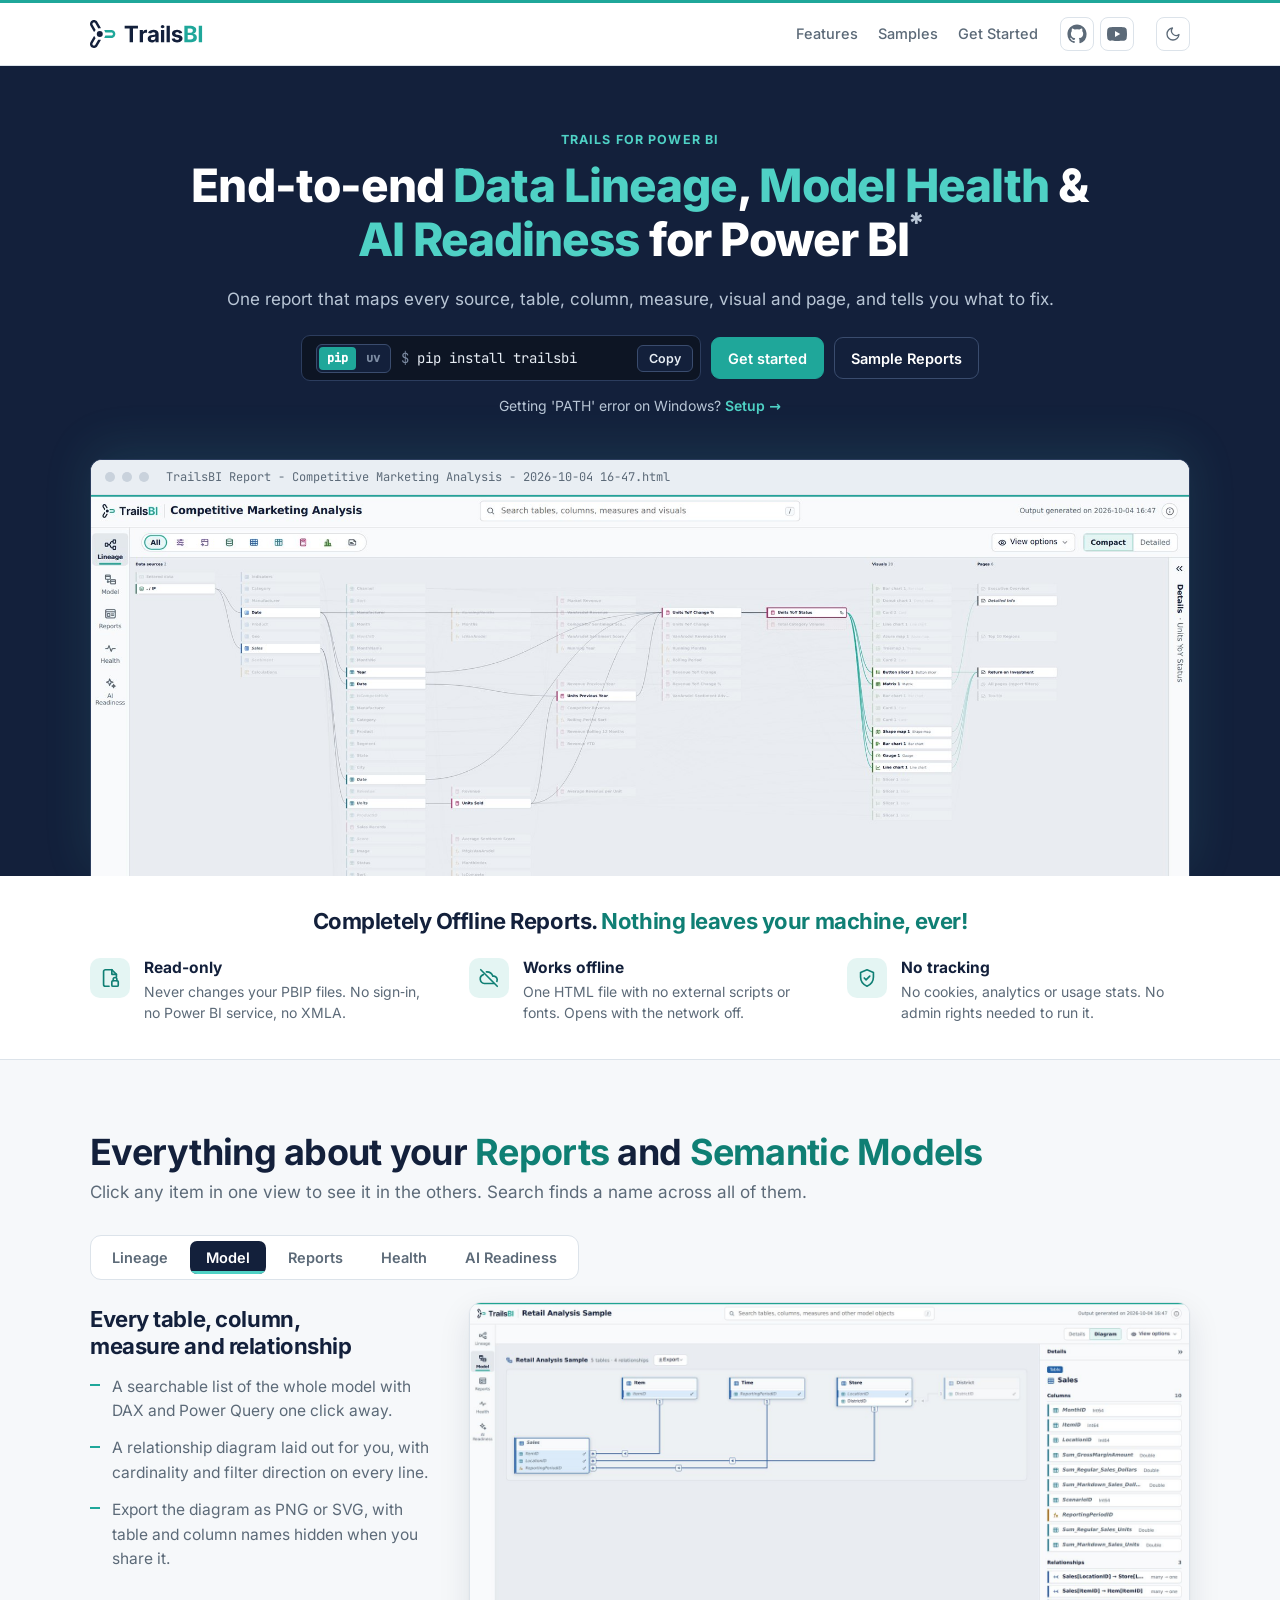
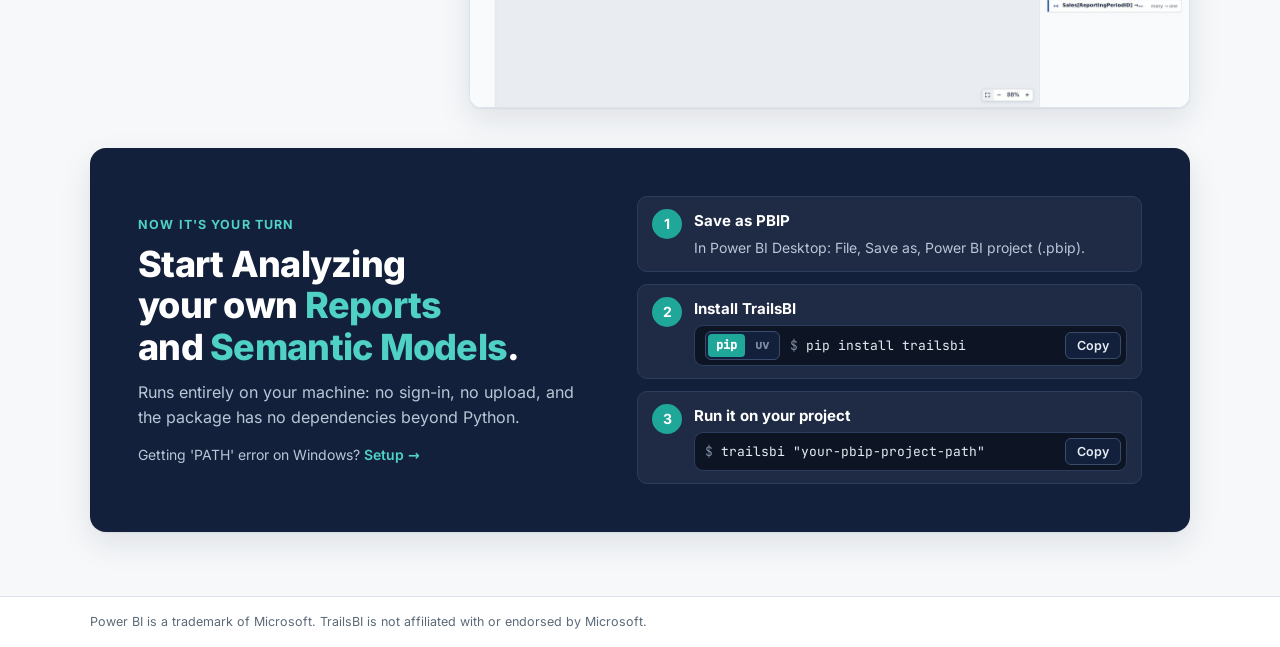
==== index.html @ 229b2620 "trailsbi.com: home and sample reports" ====
<!doctype html>
<html lang="en">
<head>
<meta charset="utf-8">
<meta name="viewport" content="width=device-width, initial-scale=1">
<title>TrailsBI: data lineage, model health and AI readiness for Power BI</title>
<meta name="description" content="End-to-end data lineage, model health and AI readiness for Power BI. One offline HTML report that maps every source, table, column, measure, visual and page, and tells you what to fix.">
<link rel="canonical" href="https://trailsbi.com/">
<meta property="og:type" content="website">
<meta property="og:site_name" content="TrailsBI">
<meta property="og:title" content="TrailsBI: data lineage, model health and AI readiness for Power BI">
<meta property="og:description" content="End-to-end data lineage, model health and AI readiness for Power BI. One offline HTML report that maps every source, table, column, measure, visual and page, and tells you what to fix.">
<meta property="og:url" content="https://trailsbi.com/">
<meta property="og:image" content="https://trailsbi.com/og.jpg">
<meta name="twitter:card" content="summary_large_image">
<meta name="theme-color" content="#13203B">
<link rel="icon" href="favicon.svg" type="image/svg+xml">
<link rel="apple-touch-icon" href="apple-touch-icon.png">
<link rel="preload" href="assets/fonts/inter-latin-wght-normal.woff2" as="font" type="font/woff2" crossorigin>
<link rel="stylesheet" href="assets/fonts.css">
<script>try{if(localStorage.getItem("trailsbi-theme")==="dark")document.documentElement.classList.add("dark")}catch(e){}</script>
<style>
:root{
  --bg:#F6F8FA; --surface:#FFFFFF; --ink:#13203B; --muted:#5C6A78; --line:#DCE3EA;
  --teal:#1FA79A; --teal-ink:#0F7F74; --teal-soft:#E4F5F3; --mint:#4FD1C5;
  --navy:#13203B; --navy-2:#1B2B4B; --navy-line:#2C3D5E; --on-navy:#E6ECF3; --on-navy-muted:#B9C6D6;
  --err:#C62828; --err-soft:#FCEAEA; --warn:#A86A12; --warn-soft:#FBF1E1;
  --logo-ink:#13203B; --logo-acc:#1FA79A;
  --shadow:0 1px 2px rgba(19,32,59,.06),0 12px 32px rgba(19,32,59,.10);
  --sans:"Inter","Segoe UI",system-ui,-apple-system,sans-serif; --mono:"JetBrains Mono","Cascadia Code",Consolas,monospace;
  color-scheme:light;
}
html.dark{
  --bg:#0D1524; --surface:#152036; --ink:#E6ECF3; --muted:#9AA8B8; --line:#26344F;
  --teal:#4FD1C5; --teal-ink:#6FE0D5; --teal-soft:#14343A;
  --navy:#0A1120; --navy-2:#152036; --navy-line:#26344F;
  --err:#FF8A80; --err-soft:#3A1E24; --warn:#F2B866; --warn-soft:#3A2E1C;
  --logo-ink:#FFFFFF; --logo-acc:#4FD1C5; --shadow:0 1px 2px rgba(0,0,0,.3),0 12px 32px rgba(0,0,0,.35); color-scheme:dark}
*{box-sizing:border-box}
body{margin:0;background:var(--bg);color:var(--ink);font:16px/1.6 var(--sans);-webkit-font-smoothing:antialiased}
.wrap{max-width:1180px;margin:0 auto;padding-inline:clamp(16px,4vw,40px)}
h1,h2,h3{text-wrap:balance;letter-spacing:-.02em}
a{color:var(--teal-ink)}
.eyebrow{margin:0 0 10px;font-size:12.5px;font-weight:700;letter-spacing:.09em;text-transform:uppercase;color:var(--teal-ink)}
.btn{display:inline-flex;align-items:center;gap:8px;padding:10px 18px;border-radius:9px;border:1px solid var(--line);background:var(--surface);color:var(--ink);text-decoration:none;font-weight:600;font-size:15px}
.btn:hover{border-color:var(--teal)}
.btn.primary{background:var(--teal);border-color:var(--teal);color:#fff}
html.dark .btn.primary{color:#0D1524}
:focus-visible{outline:2px solid var(--teal);outline-offset:2px}
.cmd{display:flex;align-items:center;gap:10px;min-width:0;background:#0D1524;border:1px solid var(--navy-line);border-radius:9px;padding:7px 7px 7px 14px}
.cmd code{font:14px var(--mono);color:#E6ECF3;background:none;padding:0;border-radius:0;flex:1;min-width:0;overflow-x:auto;white-space:nowrap}
.cmd code::before{content:"$ ";color:#7D8CA3}
.copy{border:1px solid #3A4C6E;background:#13203B;color:#E6ECF3;border-radius:6px;padding:5px 11px;font:600 12.5px var(--sans);cursor:pointer}
.copy:hover{border-color:var(--mint)}

/* header */
header.top{background:var(--surface);border-top:3px solid var(--teal);border-bottom:1px solid var(--line)}
header.top .wrap{display:flex;align-items:center;gap:22px;padding-block:14px}
header.top .logo svg{height:28px;width:auto;display:block}
header.top nav{display:flex;gap:20px;margin-left:auto;font-size:14.5px;font-weight:500}
header.top nav a{color:var(--muted);text-decoration:none}
header.top nav a:hover{color:var(--ink)}
.theme{display:flex;align-items:center;justify-content:center;width:34px;height:34px;border:1px solid var(--line);border-radius:8px;background:var(--surface);color:var(--muted);cursor:pointer;padding:0}
.theme:hover{color:var(--ink);border-color:var(--teal)}
header.top .theme svg{width:16px;height:16px}
.theme .sun{display:none} html.dark .theme .sun{display:block} html.dark .theme .moon{display:none}

/* hero */
.hero{background:var(--navy);color:var(--on-navy);padding-block:64px 0;overflow:hidden}
.hero .wrap{display:grid;gap:40px}
.hero-text{display:grid;gap:22px;text-align:center;justify-items:center}
.hero .eyebrow{color:var(--mint)}
.hero h1{margin:0;font-size:clamp(30px,4vw,46px);line-height:1.1;font-weight:800;color:#fff}
.tip{position:relative;top:-.05em;display:inline-flex;align-items:flex-start;justify-content:center;width:.42em;height:.6em;margin-left:1px;vertical-align:text-top;border:0;background:transparent;color:var(--on-navy-muted);font:800 .62em/1 var(--sans);padding:0;cursor:help;letter-spacing:0}
.tip:hover,.tip:focus-visible{color:var(--mint);outline:none}
.tip::after{content:attr(data-tip);position:absolute;left:50%;bottom:calc(100% + 8px);transform:translateX(-50%);width:max-content;max-width:min(280px,80vw);padding:8px 10px;border-radius:6px;background:#fff;color:#13203B;font:500 12.5px/1.4 var(--sans);letter-spacing:0;white-space:normal;text-align:left;opacity:0;pointer-events:none;transition:opacity .12s;z-index:5;box-shadow:0 6px 20px rgba(0,0,0,.25)}
.tip:hover::after,.tip:focus::after{opacity:1}
.hero h1{text-wrap:pretty}
.hero h1 em{font-style:normal;color:var(--mint)}
.hero-side p{margin:0 auto 22px;color:var(--on-navy-muted);font-size:17px;max-width:none;text-wrap:balance}
.hero-side .act{display:flex;flex-wrap:wrap;justify-content:center;align-items:center;gap:10px}
.hero-side .act .cmd{width:min(340px,100%)}
.hero-side .btns{display:flex;flex-wrap:wrap;justify-content:center;gap:10px}
.hero-side .act .cmd{height:46px}
.hero-side .btns .btn{height:42px;font-size:14.5px;padding-inline:16px}
.hero-side .act .btn{padding-block:0}
.hero-side .act .cmd{text-align:left}
.hero .btn{background:transparent;color:#fff;border-color:#3A4C6E}
.hero .btn:hover{border-color:var(--mint)}
.hero .btn.primary{background:var(--teal);border-color:var(--teal)}
html.dark .hero .btn.primary{background:var(--mint);border-color:var(--mint);color:#0D1524}
.hero-shot{margin:0;position:relative;top:1px;border-radius:12px 12px 0 0;overflow:hidden;border:1px solid var(--navy-line);border-bottom:0;box-shadow:0 -10px 50px rgba(79,209,197,.12);background:#fff}
.chrome{display:flex;align-items:center;gap:7px;padding:9px 14px;background:#E9EEF3;border-bottom:1px solid #DCE3EA}
.chrome i{width:10px;height:10px;border-radius:50%;background:#C9D2DC}
.chrome span{margin-left:10px;font:12px var(--mono);color:#5C6A78;min-width:0;overflow:hidden;text-overflow:ellipsis;white-space:nowrap}
.hero-shot img{display:block;width:100%;height:auto}

/* privacy band */
.promise{background:var(--surface);border-bottom:1px solid var(--line)}
.promise .wrap{display:grid;grid-template-columns:repeat(3,minmax(0,1fr));gap:22px 36px;padding-block:32px 36px;align-items:start}
.promise h2{grid-column:1/-1;text-align:center}
.promise h2{margin:0;font-size:22px;line-height:1.25}
.promise h2 b{color:var(--teal-ink)}
.fact{display:grid;grid-template-columns:40px minmax(0,1fr);gap:14px;align-items:start}
.fact .fi{display:flex;align-items:center;justify-content:center;width:40px;height:40px;border-radius:10px;background:var(--teal-soft);color:var(--teal-ink)}
.fact .fi svg{width:22px;height:22px}
.fact div{display:grid;gap:3px;min-width:0}
.fact strong{color:var(--ink);font-size:15.5px;line-height:1.3}
.fact span:not(.fi){color:var(--muted);font-size:14px;line-height:1.5}

/* sections */
section.block{padding-block:72px 0}
.sec-head{display:grid;gap:6px;margin-bottom:28px;max-width:760px}
.sec-head h2{margin:0;font-size:clamp(26px,3.4vw,36px);line-height:1.15}
.sec-head p{margin:0;color:var(--muted);font-size:17px}

/* view tour */
.vtabs{display:flex;flex-wrap:wrap;gap:6px;padding:5px;background:var(--surface);border:1px solid var(--line);border-radius:11px;width:max-content;max-width:100%;margin-bottom:22px}
.sec-head h2 em{font-style:normal;color:var(--teal-ink)}
#tour .sec-head{max-width:none}
@media (min-width:1180px){#tour .sec-head h2{white-space:nowrap}}
.vt{position:relative;border:0;background:none;color:var(--muted);font:600 14.5px var(--sans);padding:8px 16px;border-radius:7px;cursor:pointer;overflow:hidden}
.vbar{display:none;position:absolute;left:0;right:0;bottom:0;height:3px;overflow:hidden}
.vbar i{display:block;height:100%;width:100%;background:var(--mint);transform:scaleX(0);transform-origin:left center}
.vt[aria-selected="true"] .vbar{display:block;background:rgba(255,255,255,.15)}
.vt.run .vbar i{animation:vfill var(--vdur,3s) linear forwards}
html.dark .vbar i{background:#fff}
html.dark .vt[aria-selected="true"] .vbar{background:rgba(13,21,36,.25)}
.vtabs.paused .vt.run .vbar i{animation-play-state:paused}
@keyframes vfill{to{transform:scaleX(1)}}
@media (prefers-reduced-motion:reduce){.vbar{display:none;position:absolute;left:0;right:0;bottom:0;height:3px;overflow:hidden}}
.vt:hover{color:var(--ink)}
.vt[aria-selected="true"]{background:var(--navy);color:#fff}
html.dark .vt[aria-selected="true"]{background:var(--teal);color:#0D1524}
.vp[hidden]{display:none}
.vp{display:grid;grid-template-columns:minmax(0,1fr) minmax(0,2.1fr);gap:36px;align-items:start}
.vp h3{margin:4px 0 14px;font-size:22px;line-height:1.25}
.vp ul{margin:0;padding:0;list-style:none;display:grid;gap:12px}
.vp li{position:relative;padding-left:22px;color:var(--muted);font-size:15.5px}
.vp li::before{content:"";position:absolute;left:0;top:.62em;width:10px;height:2px;background:var(--teal)}
.frame{margin:0;border:1px solid var(--line);border-radius:12px;overflow:hidden;background:var(--surface);box-shadow:var(--shadow)}
.frame img{display:block;width:100%;height:auto;aspect-ratio:16/9;object-fit:cover;background:var(--bg)}

/* sample cards (same as the Samples page) */

code{font:.88em var(--mono);background:var(--teal-soft);padding:1px 5px;border-radius:4px;overflow-wrap:anywhere}

#samples .sec-head{max-width:none}

#samples .sec-head p b{color:var(--ink);font-weight:600}

/* works with */

/* get started */
.cta{padding-block:40px 64px;font-size:15px;line-height:1.55}
.cta-box{display:grid;grid-template-columns:minmax(0,1fr) minmax(0,1.1fr);gap:40px;align-items:center;background:#13203B;color:#E6ECF3;border-radius:16px;padding:clamp(24px,4vw,48px);box-shadow:0 1px 2px rgba(19,32,59,.06),0 12px 32px rgba(19,32,59,.10)}
html.dark .cta-box{background:var(--surface);border:1px solid var(--teal);box-shadow:none}
.cta-eyebrow{margin:0 0 10px;font-size:12.5px;font-weight:700;letter-spacing:.09em;text-transform:uppercase;color:#4FD1C5}
.cta h2{margin:0 0 12px;font-size:clamp(26px,3.4vw,36px);line-height:1.15;letter-spacing:-.02em;font-weight:800;color:#fff;text-wrap:balance}
.cta h2 em{font-style:normal;color:#4FD1C5}
.cta-text p:not(.cta-eyebrow){margin:0;color:#B9C6D6;font-size:16px}
.cta-steps{list-style:none;margin:0;padding:0;display:grid;gap:12px;counter-reset:st}
.cta-steps li{counter-increment:st;display:grid;grid-template-columns:30px minmax(0,1fr);column-gap:12px;row-gap:5px;background:rgba(255,255,255,.05);border:1px solid #2C3D5E;border-radius:10px;padding:12px 14px}
html.dark .cta-steps li{background:var(--bg);border-color:var(--line)}
.cta-steps li::before{content:counter(st);grid-row:span 2;display:flex;align-items:center;justify-content:center;width:30px;height:30px;border-radius:50%;background:#1FA79A;color:#fff;font-weight:700;font-size:14px}
.cta-steps b{color:#fff;font-size:15px}
.cta-steps span{color:#B9C6D6;font-size:14px;min-width:0}
.cta-cmd{display:flex;align-items:center;gap:10px;min-width:0;background:#0D1524;border:1px solid #2C3D5E;border-radius:9px;padding:5px 5px 5px 10px}
.cta-cmd code{flex:1;min-width:0;overflow-x:auto;white-space:nowrap;font:13px var(--mono);color:#E6ECF3;background:none;padding:0;border-radius:0}
.cta-cmd code::before{content:"$ ";color:#7D8CA3}
.cta-cmd .copy{border:1px solid #3A4C6E;background:#13203B;color:#E6ECF3;border-radius:6px;padding:5px 11px;font:600 12.5px var(--sans);cursor:pointer}
.cta-cmd .copy:hover{border-color:#4FD1C5}
@media (max-width:980px){.cta-box{grid-template-columns:1fr}}

footer{border-top:1px solid var(--line);background:var(--surface);color:var(--muted);font-size:12.5px;line-height:1.45}
footer .wrap{display:flex;flex-wrap:wrap;justify-content:space-between;gap:10px 24px;padding-block:16px}
footer a{color:var(--muted)}
footer a:hover{color:var(--teal-ink)}
header.top .links{display:flex;align-items:center;gap:6px}
header.top .soc{display:inline-flex;align-items:center;justify-content:center;width:34px;height:34px;border-radius:8px;color:var(--muted);background:transparent;border:1px solid var(--line);transition:background .15s,border-color .15s,color .15s}
header.top .soc:hover{background:var(--teal);border-color:var(--teal);color:#fff}
html.dark header.top .soc:hover{color:#0D1524}
header.top .soc svg{width:20px;height:20px}
footer .wrap{align-items:center}

@media (max-width:980px){
  .vp{grid-template-columns:1fr}
  .promise .wrap{grid-template-columns:1fr}
  
}
@media (max-width:640px){
  header.top .hide-s{display:none}
  .promise .wrap{grid-template-columns:1fr}
  .hero{padding-top:40px}
}
@media (prefers-reduced-motion:reduce){*{transition:none!important;scroll-behavior:auto!important}}
.hero-nopy{margin:14px 0 0!important;font-size:14px!important;color:var(--on-navy-muted)}
.hero-nopy a,.cta-nopy a{color:#4FD1C5;font-weight:600;text-decoration:none;white-space:nowrap}
.hero-nopy a::after,.cta-nopy a::after{content:" \2192"}
.hero-nopy a:hover,.cta-nopy a:hover{text-decoration:underline}
.cta-text p.cta-nopy{margin-top:14px;font-size:14px}
.hero-nopy code,.cta-nopy code{font:12.5px var(--mono);background:rgba(255,255,255,.08);color:#E6ECF3;padding:1px 5px;border-radius:4px}
.pm{display:inline-flex;flex:none;border:1px solid #3A4C6E;border-radius:6px;padding:2px;gap:2px;background:#13203B}
.pm button{border:0;background:transparent;color:#7D8CA3;font:600 12px var(--mono);padding:3px 8px;border-radius:4px;cursor:pointer;line-height:1.4}
.pm button:hover{color:#E6ECF3}
.pm button[aria-pressed="true"]{background:#1FA79A;color:#fff}
.pm button:focus-visible{outline:2px solid #4FD1C5;outline-offset:1px}
.hero-side .act .cmd{width:min(400px,100%)}
</style>
</head>
<body>
<header class="top"><div class="wrap">
  <a class="logo" href="./" aria-label="TrailsBI home"><svg viewBox="0 0 509.0 125.0" role="img" aria-label="TrailsBI"><g transform="scale(1.2500)"><path fill="var(--logo-ink)" d="M38.4 72.2 38.5 71.6 38.4 71.1 38.0 70.6 37.5 70.4 33.7 70.5 30.4 70.1 29.7 70.2 29.3 70.7 19.0 88.6 18.3 89.6 17.5 90.3 16.8 90.7 15.9 91.2 15.0 91.4 14.0 91.4 13.1 91.3 12.1 91.0 11.4 90.7 10.5 90.1 9.9 89.5 9.4 88.8 9.0 87.9 8.7 87.0 8.6 86.0 8.7 85.2 8.9 84.1 9.4 83.1 19.7 65.1 19.9 64.7 19.7 63.9 17.7 61.3 15.9 57.9 15.6 57.7 15.1 57.5 14.7 57.5 14.3 57.6 13.9 58.1 1.9 78.8 0.8 81.2 0.4 82.6 0.1 84.1 0.0 86.9 0.2 88.3 0.6 90.1 1.1 91.4 1.8 92.8 3.4 95.1 5.4 97.0 7.8 98.5 10.3 99.5 13.1 100.0 15.9 99.9 18.6 99.3 21.1 98.2 22.3 97.5 23.8 96.3 24.9 95.1 26.0 93.7Z"/><path fill="var(--logo-ink)" d="M13.9 42.0 14.3 42.4 14.9 42.6 15.5 42.4 15.9 42.2 17.7 38.8 19.7 36.2 19.9 35.5 19.7 34.9 9.4 17.0 8.9 15.9 8.7 14.9 8.6 14.0 8.7 13.0 9.0 12.2 9.4 11.2 9.9 10.6 10.7 9.8 11.4 9.3 12.4 8.9 13.2 8.7 14.2 8.6 15.1 8.7 16.1 9.0 16.8 9.3 17.7 9.9 18.3 10.5 19.0 11.4 29.3 29.4 29.6 29.7 30.4 30.0 33.7 29.5 37.5 29.6 37.9 29.5 38.3 29.2 38.5 28.9 38.5 28.4 38.4 27.8 26.4 7.1 24.9 4.9 23.9 3.9 22.7 2.9 20.3 1.4 19.0 0.9 17.3 0.3 15.9 0.1 14.3 0.0 11.5 0.2 8.9 1.0 6.4 2.3 4.2 4.0 2.5 6.2 1.1 8.6 0.3 11.2 0.0 14.0 0.1 15.4 0.3 17.3 0.8 18.8 1.5 20.5Z"/><path fill="var(--logo-acc)" d="M52.3 35.9 51.7 36.0 51.3 36.4 51.1 37.0 51.2 37.5 53.2 40.8 54.4 43.8 54.9 44.3 55.5 44.5 76.2 44.5 77.4 44.6 78.4 44.9 79.1 45.3 80.0 45.9 80.6 46.5 81.2 47.4 81.5 48.2 81.8 49.2 81.8 50.0 81.7 51.1 81.5 51.9 81.2 52.6 80.6 53.5 80.0 54.1 79.1 54.8 78.4 55.1 77.4 55.4 76.2 55.6 55.5 55.6 55.0 55.6 54.4 56.2 53.2 59.2 51.2 62.5 51.1 62.9 51.2 63.4 51.4 63.7 51.7 64.0 52.3 64.2 76.3 64.2 78.9 63.9 81.6 63.1 83.0 62.5 84.2 61.7 85.7 60.6 86.7 59.6 87.6 58.5 88.5 57.2 89.6 54.7 90.3 52.0 90.4 49.2 90.0 46.5 89.0 43.9 87.6 41.5 85.7 39.5 83.5 37.8 82.2 37.2 80.5 36.5 78.9 36.1 77.1 35.9Z"/><circle fill="var(--logo-ink)" cx="34.9" cy="50.0" r="10.7"/></g><path d="M154.7 38.4V26.1H214.1V38.4H191.9V98.8H176.9V38.4ZM222 98.8V44.3H236.2V53.8H236.7Q238.3 48.7 241.8 46.1Q245.3 43.5 249.9 43.5Q251.1 43.5 252.4 43.6Q253.7 43.8 254.7 44V57.1Q253.7 56.8 251.8 56.6Q250 56.4 248.3 56.4Q245 56.4 242.3 57.8Q239.6 59.3 238.1 61.8Q236.6 64.4 236.6 67.8V98.8ZM276 99.9Q270.8 99.9 266.7 98.1Q262.5 96.3 260.2 92.6Q257.8 89 257.8 83.6Q257.8 79 259.5 75.9Q261.2 72.9 264.1 71Q267 69.2 270.7 68.2Q274.3 67.2 278.4 66.8Q283.1 66.3 286 65.9Q288.9 65.5 290.3 64.6Q291.6 63.7 291.6 61.9V61.7Q291.6 59.3 290.7 57.7Q289.7 56.1 287.7 55.3Q285.8 54.4 283.1 54.4Q280.3 54.4 278.2 55.3Q276.1 56.1 274.7 57.5Q273.4 59 272.8 60.7L259.4 58.5Q260.8 53.7 264 50.4Q267.3 47.1 272.2 45.3Q277 43.6 283.1 43.6Q287.5 43.6 291.7 44.6Q295.8 45.7 299.1 47.9Q302.4 50.1 304.3 53.6Q306.3 57.2 306.3 62.1V98.8H292.4V91.3H291.9Q290.6 93.8 288.4 95.7Q286.2 97.7 283.1 98.8Q280 99.9 276 99.9ZM280.1 89.6Q283.6 89.6 286.2 88.3Q288.8 86.9 290.3 84.5Q291.7 82.2 291.7 79.3V73.4Q291.1 73.9 289.8 74.3Q288.5 74.7 286.8 75Q285.2 75.3 283.7 75.5Q282.1 75.8 280.9 75.9Q278.2 76.3 276.2 77.2Q274.1 78 273 79.5Q271.9 80.9 271.9 83.2Q271.9 85.3 272.9 86.7Q274 88.2 275.9 88.9Q277.7 89.6 280.1 89.6ZM316.8 98.8V44.3H331.4V98.8ZM324.1 37.1Q320.8 37.1 318.4 34.9Q316.1 32.7 316.1 29.6Q316.1 26.5 318.4 24.3Q320.8 22.1 324.1 22.1Q327.4 22.1 329.8 24.3Q332.2 26.4 332.2 29.6Q332.2 32.7 329.8 34.9Q327.4 37.1 324.1 37.1ZM356.5 26.1V98.8H341.9V26.1ZM388.7 99.9Q382.1 99.9 377 98Q371.9 96.2 368.7 92.6Q365.5 89 364.5 83.9L378.2 81.6Q379.2 85.4 381.9 87.3Q384.6 89.2 389.1 89.2Q393.3 89.2 395.7 87.6Q398.1 86 398.1 83.6Q398.1 81.4 396.4 80.1Q394.7 78.7 391.1 78L381.7 76Q373.8 74.4 369.9 70.5Q366 66.6 366 60.5Q366 55.2 368.8 51.5Q371.7 47.7 376.8 45.6Q382 43.6 388.9 43.6Q395.3 43.6 400.1 45.4Q404.8 47.1 407.7 50.4Q410.7 53.7 411.7 58.1L398.7 60.4Q397.8 57.6 395.5 55.9Q393.1 54.1 389.1 54.1Q385.5 54.1 383 55.6Q380.6 57.1 380.6 59.6Q380.6 61.7 382.2 63.1Q383.8 64.5 387.6 65.3L397.4 67.3Q405.4 68.9 409.2 72.5Q413.1 76.1 413.1 82Q413.1 87.4 409.9 91.4Q406.8 95.4 401.3 97.7Q395.8 99.9 388.7 99.9Z" fill="var(--logo-ink)"/><path d="M421.3 98.8V26.1H450.2Q458.2 26.1 463.5 28.5Q468.9 30.9 471.5 35.1Q474.2 39.3 474.2 44.8Q474.2 49.1 472.5 52.3Q470.8 55.5 467.8 57.5Q464.9 59.5 461.1 60.4V61.2Q465.2 61.3 468.9 63.5Q472.5 65.6 474.8 69.5Q477 73.4 477 78.8Q477 84.5 474.2 89.1Q471.4 93.6 465.8 96.2Q460.3 98.8 452 98.8ZM436.2 86.6H449.1Q455.7 86.6 458.7 84.1Q461.7 81.5 461.7 77.4Q461.7 74.3 460.2 71.9Q458.7 69.6 456 68.2Q453.3 66.9 449.5 66.9H436.2ZM436.2 56.7H448Q451.2 56.7 453.7 55.5Q456.2 54.4 457.7 52.2Q459.1 50.1 459.1 47.2Q459.1 43.2 456.3 40.7Q453.5 38.3 448.3 38.3H436.2ZM500.4 26.1V98.8H485.5V26.1Z" fill="var(--logo-acc)"/></svg></a>
  <nav aria-label="Main">
    <a href="#tour">Features</a>
    <a href="samples/">Samples</a>
    <a class="hide-s" href="#start">Get Started</a>
  </nav>
  <span class="links hide-s"><a class="soc" href="https://github.com/trailsbi" target="_blank" rel="noopener" aria-label="TrailsBI on GitHub" title="github.com/trailsbi"><svg viewBox="0 0 24 24" aria-hidden="true"><path fill="currentColor" d="M12 .5C5.65.5.5 5.65.5 12a11.5 11.5 0 0 0 7.86 10.92c.58.1.79-.25.79-.56v-2c-3.2.7-3.87-1.37-3.87-1.37-.52-1.33-1.28-1.69-1.28-1.69-1.05-.72.08-.7.08-.7 1.16.08 1.77 1.19 1.77 1.19 1.03 1.77 2.7 1.26 3.36.96.1-.75.4-1.26.73-1.55-2.55-.29-5.24-1.28-5.24-5.69 0-1.26.45-2.29 1.19-3.09-.12-.29-.52-1.46.11-3.05 0 0 .97-.31 3.17 1.18a11 11 0 0 1 5.77 0c2.2-1.49 3.17-1.18 3.17-1.18.63 1.59.23 2.76.11 3.05.74.8 1.19 1.83 1.19 3.09 0 4.42-2.69 5.39-5.26 5.68.41.36.78 1.06.78 2.14v3.17c0 .31.21.67.8.56A11.5 11.5 0 0 0 23.5 12C23.5 5.65 18.35.5 12 .5z"/></svg></a><a class="soc" href="https://youtube.com/@trailsbi" target="_blank" rel="noopener" aria-label="TrailsBI on YouTube" title="youtube.com/@trailsbi"><svg viewBox="0 0 24 24" aria-hidden="true"><path fill="currentColor" d="M23.5 6.2a3 3 0 0 0-2.1-2.1C19.5 3.6 12 3.6 12 3.6s-7.5 0-9.4.5A3 3 0 0 0 .5 6.2 31.4 31.4 0 0 0 0 12a31.4 31.4 0 0 0 .5 5.8 3 3 0 0 0 2.1 2.1c1.9.5 9.4.5 9.4.5s7.5 0 9.4-.5a3 3 0 0 0 2.1-2.1A31.4 31.4 0 0 0 24 12a31.4 31.4 0 0 0-.5-5.8zM9.6 15.6V8.4l6.3 3.6-6.3 3.6z"/></svg></a></span>
  <button class="theme" id="themeBtn" aria-label="Switch to dark mode" title="Switch to dark mode"><svg class="moon" width="16" height="16" viewBox="0 0 24 24" fill="none" stroke="currentColor" stroke-width="2" stroke-linecap="round" stroke-linejoin="round" aria-hidden="true"><path d="M21 12.8A9 9 0 1 1 11.2 3a7 7 0 0 0 9.8 9.8z"/></svg><svg class="sun" width="16" height="16" viewBox="0 0 24 24" fill="none" stroke="currentColor" stroke-width="2" stroke-linecap="round" aria-hidden="true"><circle cx="12" cy="12" r="4"/><path d="M12 2v2M12 20v2M4.9 4.9l1.4 1.4M17.7 17.7l1.4 1.4M2 12h2M20 12h2M4.9 19.1l1.4-1.4M17.7 6.3l1.4-1.4"/></svg></button>
</div></header>

<main>
<section class="hero" aria-labelledby="hero-h">
  <div class="wrap">
    <div class="hero-text">
      <div>
        <p class="eyebrow">Trails for Power BI</p>
        <h1 id="hero-h">End-to-end <em>Data&nbsp;Lineage</em>, <em>Model&nbsp;Health</em> &amp; <em>AI&nbsp;Readiness</em> for Power&nbsp;BI<button class="tip" type="button" data-tip="Power BI is a trademark of Microsoft. TrailsBI is not affiliated with or endorsed by Microsoft." aria-label="Power BI is a trademark of Microsoft. TrailsBI is not affiliated with or endorsed by Microsoft.">*</button></h1>
      </div>
      <div class="hero-side">
        <p>One report that maps every source, table, column, measure, visual and page, and tells you what to fix.</p>
        <div class="act">
          <div class="cmd"><span class="pm" role="group" aria-label="Install with"><button type="button" data-pm="pip" aria-pressed="true" title="Install with pip">pip</button><button type="button" data-pm="uv" aria-pressed="false" title="Install with uv">uv</button></span><code id="cmd-hero" data-pip="pip install trailsbi" data-uv="uv tool install trailsbi">pip install trailsbi</code><button class="copy" data-copy="cmd-hero">Copy</button></div>
          <div class="btns">
            <a class="btn primary" href="#start">Get started</a>
            <a class="btn" href="samples/">Sample Reports</a>
          </div>
        </div>
        <p class="hero-nopy">Getting 'PATH' error on Windows? <a href="setup/">Setup</a></p>
      </div>
    </div>
    <figure class="hero-shot">
      <div class="chrome" aria-hidden="true"><i></i><i></i><i></i><span>TrailsBI Report - Competitive Marketing Analysis - 2026-10-04 16-47.html</span></div>
      <img src="img/hero-lineage.jpg" width="2000" height="697" alt="TrailsBI lineage of Microsoft's Competitive Marketing Analysis sample with Units YoY Status selected: what feeds it in navy, the visuals and pages that use it in teal" fetchpriority="high">
    </figure>
  </div>
</section>

<section class="promise" aria-label="Privacy">
  <div class="wrap">
    <h2>Completely Offline Reports. <b>Nothing leaves your machine, ever!</b></h2>
    <div class="fact"><span class="fi"><svg viewBox="0 0 24 24" fill="none" stroke="currentColor" stroke-width="1.8" stroke-linecap="round" stroke-linejoin="round" aria-hidden="true"><path d="M14 3H7a2 2 0 0 0-2 2v14a2 2 0 0 0 2 2h4"/><path d="M14 3v5h5"/><path d="M14 3l5 5v3"/><rect x="14" y="15" width="7" height="6" rx="1.2"/><path d="M15.5 15v-1.5a2 2 0 0 1 4 0V15"/></svg></span><div><strong>Read-only</strong><span>Never changes your PBIP files. No sign&#8209;in, no Power BI service, no XMLA.</span></div></div>
    <div class="fact"><span class="fi"><svg viewBox="0 0 24 24" fill="none" stroke="currentColor" stroke-width="1.8" stroke-linecap="round" stroke-linejoin="round" aria-hidden="true"><path d="M3 3l18 18"/><path d="M5.8 8.3A5 5 0 0 0 7 18h10.3"/><path d="M20.6 15.6A4 4 0 0 0 17.5 10h-1.3A7 7 0 0 0 9.2 5.3"/></svg></span><div><strong>Works offline</strong><span>One HTML file with no external scripts or fonts. Opens with the network off.</span></div></div>
    <div class="fact"><span class="fi"><svg viewBox="0 0 24 24" fill="none" stroke="currentColor" stroke-width="1.8" stroke-linecap="round" stroke-linejoin="round" aria-hidden="true"><path d="M12 3l7 3v5c0 4.5-3 8.3-7 10-4-1.7-7-5.5-7-10V6z"/><path d="M9 12l2 2 4-4"/></svg></span><div><strong>No tracking</strong><span>No cookies, analytics or usage stats. No admin rights needed to run it.</span></div></div>
  </div>
</section>

<section class="block wrap" id="tour" aria-labelledby="tour-h">
  <div class="sec-head">
    <h2 id="tour-h">Everything about your <em>Reports</em> and <em>Semantic&nbsp;Models</em></h2>
    <p>Click any item in one view to see it in the others. Search finds a name across all of them.</p>
  </div>
  <div class="vtabs" role="tablist" aria-label="Views"><button class="vt" role="tab" id="t-lineage" aria-controls="p-lineage" aria-selected="true">Lineage<span class="vbar" aria-hidden="true"><i></i></span></button><button class="vt" role="tab" id="t-model" aria-controls="p-model" aria-selected="false" tabindex="-1">Model<span class="vbar" aria-hidden="true"><i></i></span></button><button class="vt" role="tab" id="t-reports" aria-controls="p-reports" aria-selected="false" tabindex="-1">Reports<span class="vbar" aria-hidden="true"><i></i></span></button><button class="vt" role="tab" id="t-health" aria-controls="p-health" aria-selected="false" tabindex="-1">Health<span class="vbar" aria-hidden="true"><i></i></span></button><button class="vt" role="tab" id="t-ai" aria-controls="p-ai" aria-selected="false" tabindex="-1">AI Readiness<span class="vbar" aria-hidden="true"><i></i></span></button></div>
  <div class="vp" role="tabpanel" id="p-lineage" aria-labelledby="t-lineage"><div class="vp-text"><h3>Follow any field from source to visual</h3><ul><li>Pick a column or measure and see every data source, table and measure it depends on, in navy.</li><li>Everything built on it, down to the visuals and pages, lights up in teal.</li><li>Compact cards for the whole picture, detailed cards with usage counts when you need them.</li></ul></div><figure class="frame"><img src="img/hr-lineage-home.jpg" alt="TrailsBI Lineage view on Microsoft's Human Resources sample" width="1600" height="900" loading="eager"></figure></div><div class="vp" role="tabpanel" id="p-model" aria-labelledby="t-model" hidden><div class="vp-text"><h3>Every table, column, measure and relationship</h3><ul><li>A searchable list of the whole model with DAX and Power Query one click away.</li><li>A relationship diagram laid out for you, with cardinality and filter direction on every line.</li><li>Export the diagram as PNG or SVG, with table and column names hidden when you share it.</li></ul></div><figure class="frame"><img src="img/ra-diagram.jpg" alt="TrailsBI Model view on Microsoft's Retail Analysis sample" width="1600" height="900" loading="eager"></figure></div><div class="vp" role="tabpanel" id="p-reports" aria-labelledby="t-reports" hidden><div class="vp-text"><h3>What each page and visual actually uses</h3><ul><li>Every page drawn as a canvas preview, with page, report and visual-level filters.</li><li>Each visual lists its fields by role: values, axis, legend, sort, filters and formatting.</li><li>Fields a visual uses but the model no longer has are flagged before your users find them.</li></ul></div><figure class="frame"><img src="img/rs-reports.jpg" alt="TrailsBI Reports view on Microsoft's Regional Sales sample" width="1600" height="900" loading="eager"></figure></div><div class="vp" role="tabpanel" id="p-health" aria-labelledby="t-health" hidden><div class="vp-text"><h3>Best Practice Analyzer, without the setup</h3><ul><li>Microsoft's Best Practice Analyzer rules, run straight from the TMDL files.</li><li>Lineage checks on top: unused columns and measures, broken references, missing sort fields.</li><li>Measures count toward their home table, so a measures table is never suggested for deletion.</li></ul></div><figure class="frame"><img src="img/ss-health.jpg" alt="TrailsBI Health view on Microsoft's Store Sales sample" width="1600" height="900" loading="eager"></figure></div><div class="vp" role="tabpanel" id="p-ai" aria-labelledby="t-ai" hidden><div class="vp-text"><h3>A score for how well Copilot will understand the model</h3><ul><li>Checks the foundations Copilot relies on: Q&A enabled, explicit measures, a star schema, a marked date table.</li><li>Then naming, descriptions and AI instructions, grouped so you can work through them in order.</li><li>One score from 0 to 100%, and each finding lists the tables, columns and measures it is about.</li></ul></div><figure class="frame"><img src="img/cma-ai.jpg" alt="TrailsBI AI Readiness view on Microsoft's Competitive Marketing Analysis sample" width="1600" height="900" loading="eager"></figure></div>
</section>

<section class="cta wrap" id="start" aria-labelledby="cta-h">
  <div class="cta-box">
    <div class="cta-text">
      <p class="cta-eyebrow">Now it's your turn</p>
      <h2 id="cta-h">Start Analyzing your own <em>Reports</em> and <em>Semantic&nbsp;Models</em>.</h2>
      <p>Runs entirely on your machine: no sign-in, no upload, and the package has no dependencies beyond Python.</p>
      <p class="cta-nopy">Getting 'PATH' error on Windows? <a href="setup/">Setup</a></p>
    </div>
    <ol class="cta-steps">
      <li><b>Save as PBIP</b><span>In Power BI Desktop: File, Save as, Power BI project (.pbip).</span></li>
      <li><b>Install TrailsBI</b><span class="cta-cmd"><span class="pm" role="group" aria-label="Install with"><button type="button" data-pm="pip" aria-pressed="true" title="Install with pip">pip</button><button type="button" data-pm="uv" aria-pressed="false" title="Install with uv">uv</button></span><code id="cmd-pip" data-pip="pip install trailsbi" data-uv="uv tool install trailsbi">pip install trailsbi</code><button class="copy" data-copy="cmd-pip">Copy</button></span></li>
      <li><b>Run it on your project</b><span class="cta-cmd"><code id="cmd-own">trailsbi "your-pbip-project-path"</code><button class="copy" data-copy="cmd-own">Copy</button></span></li>
    </ol>
  </div>
</section>
</main>

<footer><div class="wrap">
  <span>Power BI is a trademark of Microsoft. TrailsBI is not affiliated with or endorsed by Microsoft.</span>
  </div></footer>

<script>
(function () {
  var root = document.documentElement, tb = document.getElementById("themeBtn");
  function setTheme(d) {
    root.classList.toggle("dark", d);
    var l = d ? "Switch to light mode" : "Switch to dark mode";
    tb.setAttribute("aria-label", l); tb.title = l;
    try { localStorage.setItem("trailsbi-theme", d ? "dark" : "light"); } catch (x) {}
  }
  var saved = null; try { saved = localStorage.getItem("trailsbi-theme"); } catch (x) {}
  setTheme(saved === "dark");
  tb.addEventListener("click", function () { setTheme(!root.classList.contains("dark")); });

  var tabs = Array.prototype.slice.call(document.querySelectorAll(".vt"));
  function pick(t, focus) {
    tabs.forEach(function (x) {
      var on = x === t;
      x.setAttribute("aria-selected", String(on)); x.tabIndex = on ? 0 : -1;
      document.getElementById(x.getAttribute("aria-controls")).hidden = !on;
    });
    if (focus) t.focus();
  }
  /* Auto tour: each view shows for about 3 seconds while a bar fills under its tab, then the next one.
     Hovering or focusing the tour pauses it; picking a tab restarts the loop from there. */
  var strip = document.querySelector(".vtabs"), tour = document.getElementById("tour");
  var still = window.matchMedia && matchMedia("(prefers-reduced-motion: reduce)").matches;
  function run(t) {
    tabs.forEach(function (x) { x.classList.remove("run"); });
    if (still) return;
    void t.offsetWidth;                          // restart the fill animation
    t.classList.add("run");
  }
  tabs.forEach(function (t) {
    t.querySelector(".vbar i").addEventListener("animationend", function () {
      var n = tabs[(tabs.indexOf(t) + 1) % tabs.length];
      pick(n); run(n);
    });
  });
  function pause(on) { strip.classList.toggle("paused", on); }
  tour.addEventListener("mouseenter", function () { pause(true); });
  function kbFocus() { var a = document.activeElement; return tour.contains(a) && a.matches(":focus-visible"); }
  tour.addEventListener("mouseleave", function () { pause(kbFocus()); });
  tour.addEventListener("focusin", function (e) { if (e.target.matches(":focus-visible")) pause(true); });
  tour.addEventListener("focusout", function (e) { if (!tour.contains(e.relatedTarget)) pause(false); });
  run(tabs[0]);
  tabs.forEach(function (t, i) {
    t.addEventListener("click", function () { pick(t); run(t); });
    t.addEventListener("keydown", function (e) {
      var d = e.key === "ArrowRight" ? 1 : e.key === "ArrowLeft" ? -1 : 0;
      if (d) { e.preventDefault(); var n = tabs[(i + d + tabs.length) % tabs.length]; pick(n, true); run(n); }
    });
  });

  document.addEventListener("click", function (e) {
    var cp = e.target.closest && e.target.closest(".copy");
    if (!cp) return;
    var el = document.getElementById(cp.dataset.copy), t = el.textContent;
    var done = function () { cp.textContent = "Copied"; setTimeout(function () { cp.textContent = "Copy"; }, 1500); };
    var sel = function () { var r = document.createRange(); r.selectNodeContents(el); var s = getSelection(); s.removeAllRanges(); s.addRange(r); };
    try { navigator.clipboard.writeText(t).then(done, sel); } catch (x) { sel(); }
  });
})();
</script>

<script>
/* pip or uv: every install command on the page follows the switch, and the choice is remembered. */
(function () {
  var KEY = "trailsbi-installer";
  function use(pm) {
    document.querySelectorAll("code[data-pip]").forEach(function (c) { c.textContent = c.getAttribute("data-" + pm); });
    document.querySelectorAll(".pm button").forEach(function (b) { b.setAttribute("aria-pressed", String(b.dataset.pm === pm)); });
  }
  var saved = null; try { saved = localStorage.getItem(KEY); } catch (x) {}
  if (saved === "uv") use("uv");
  document.addEventListener("click", function (e) {
    var b = e.target.closest && e.target.closest(".pm button");
    if (!b) return;
    use(b.dataset.pm);
    try { localStorage.setItem(KEY, b.dataset.pm); } catch (x) {}
  });
})();
</script>
</body>
</html>
---- assets/fonts.css ----
/* Inter (variable) and JetBrains Mono, served from this site. SIL Open Font License 1.1: see OFL.txt */
@font-face{font-family:"Inter";font-style:normal;font-display:swap;font-weight:100 900;
  src:url(fonts/inter-latin-wght-normal.woff2) format("woff2-variations"),url(fonts/inter-latin-wght-normal.woff2) format("woff2");
  unicode-range:U+0000-00FF,U+0131,U+0152-0153,U+02BB-02BC,U+02C6,U+02DA,U+02DC,U+0304,U+0308,U+0329,U+2000-206F,U+20AC,U+2122,U+2191,U+2193,U+2212,U+2215,U+FEFF,U+FFFD}
@font-face{font-family:"Inter";font-style:normal;font-display:swap;font-weight:100 900;
  src:url(fonts/inter-latin-ext-wght-normal.woff2) format("woff2-variations"),url(fonts/inter-latin-ext-wght-normal.woff2) format("woff2");
  unicode-range:U+0100-02BA,U+02BD-02C5,U+02C7-02CC,U+02CE-02D7,U+02DD-02FF,U+0304,U+0308,U+0329,U+1D00-1DBF,U+1E00-1E9F,U+1EF2-1EFF,U+2020,U+20A0-20AB,U+20AD-20C0,U+2113,U+2C60-2C7F,U+A720-A7FF}
@font-face{font-family:"JetBrains Mono";font-style:normal;font-display:swap;font-weight:400;
  src:url(fonts/jetbrains-mono-latin-400-normal.woff2) format("woff2")}
@font-face{font-family:"JetBrains Mono";font-style:normal;font-display:swap;font-weight:500;
  src:url(fonts/jetbrains-mono-latin-500-normal.woff2) format("woff2")}
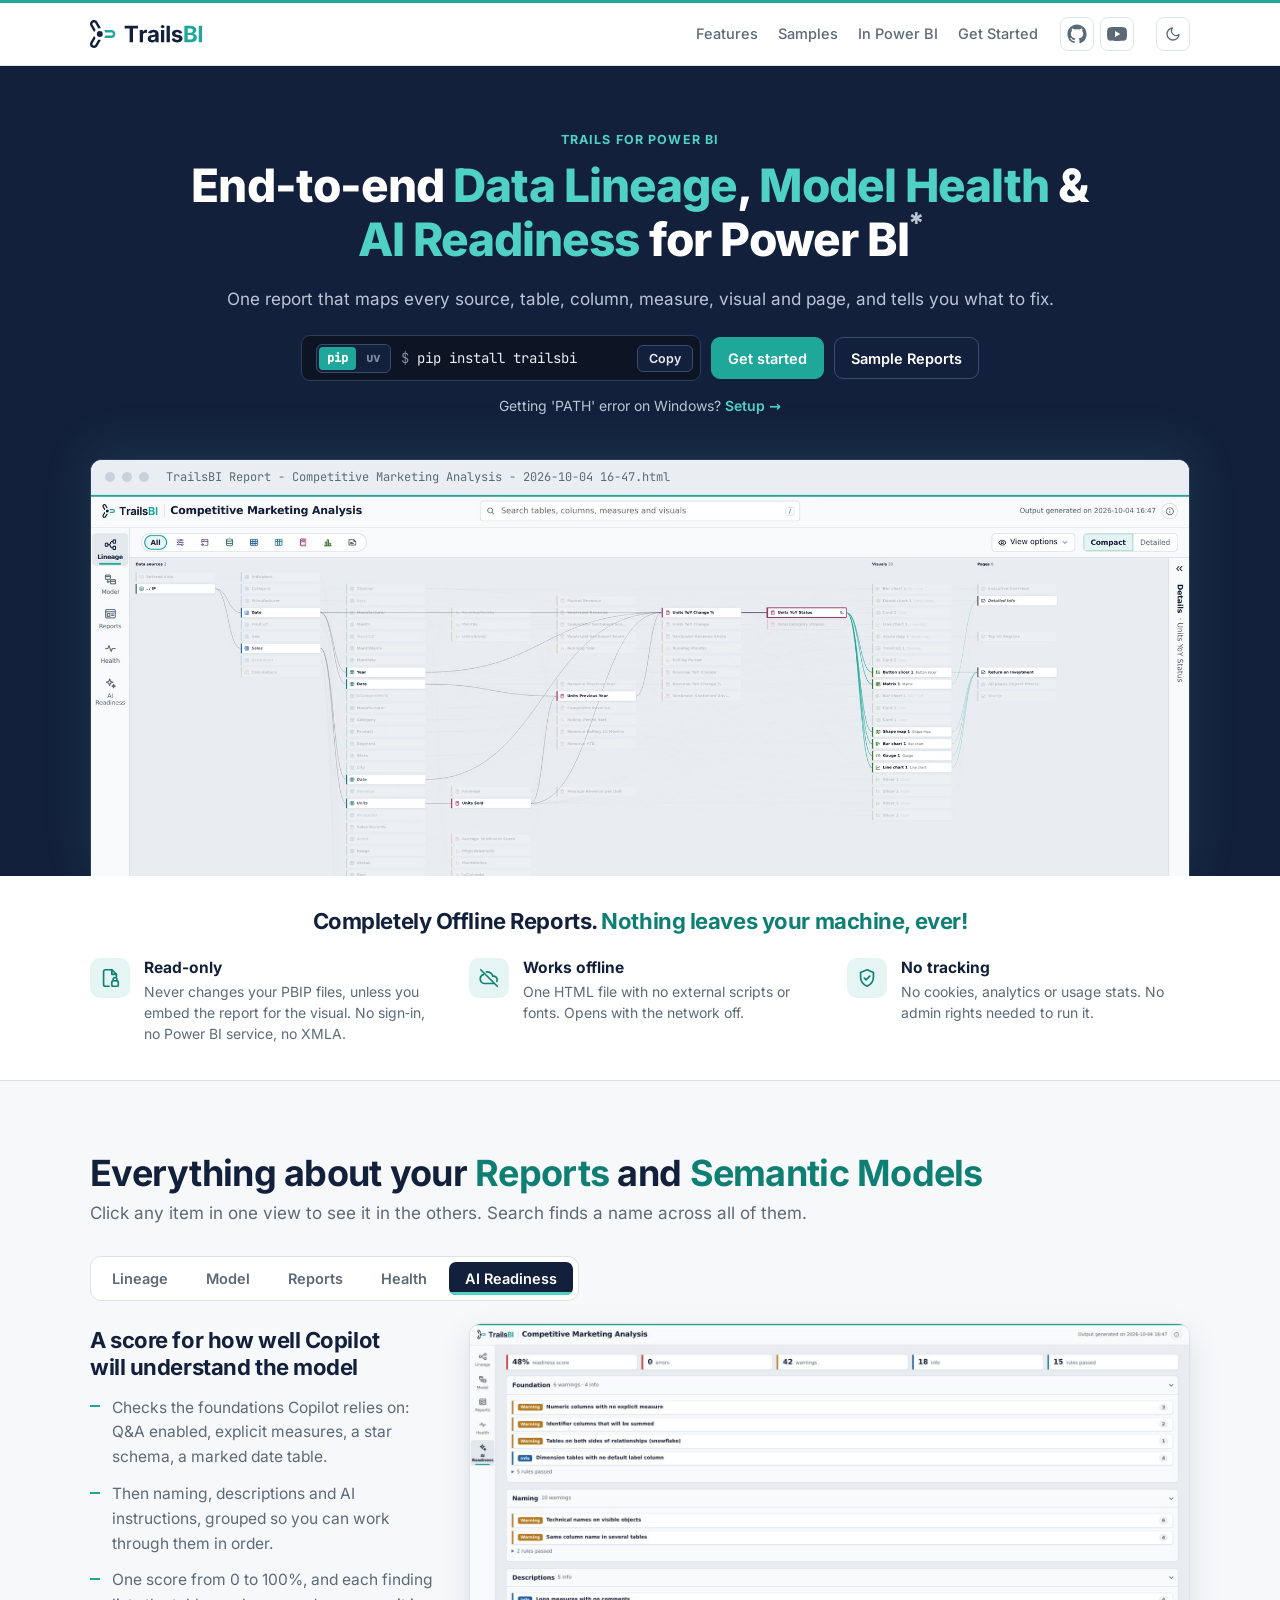
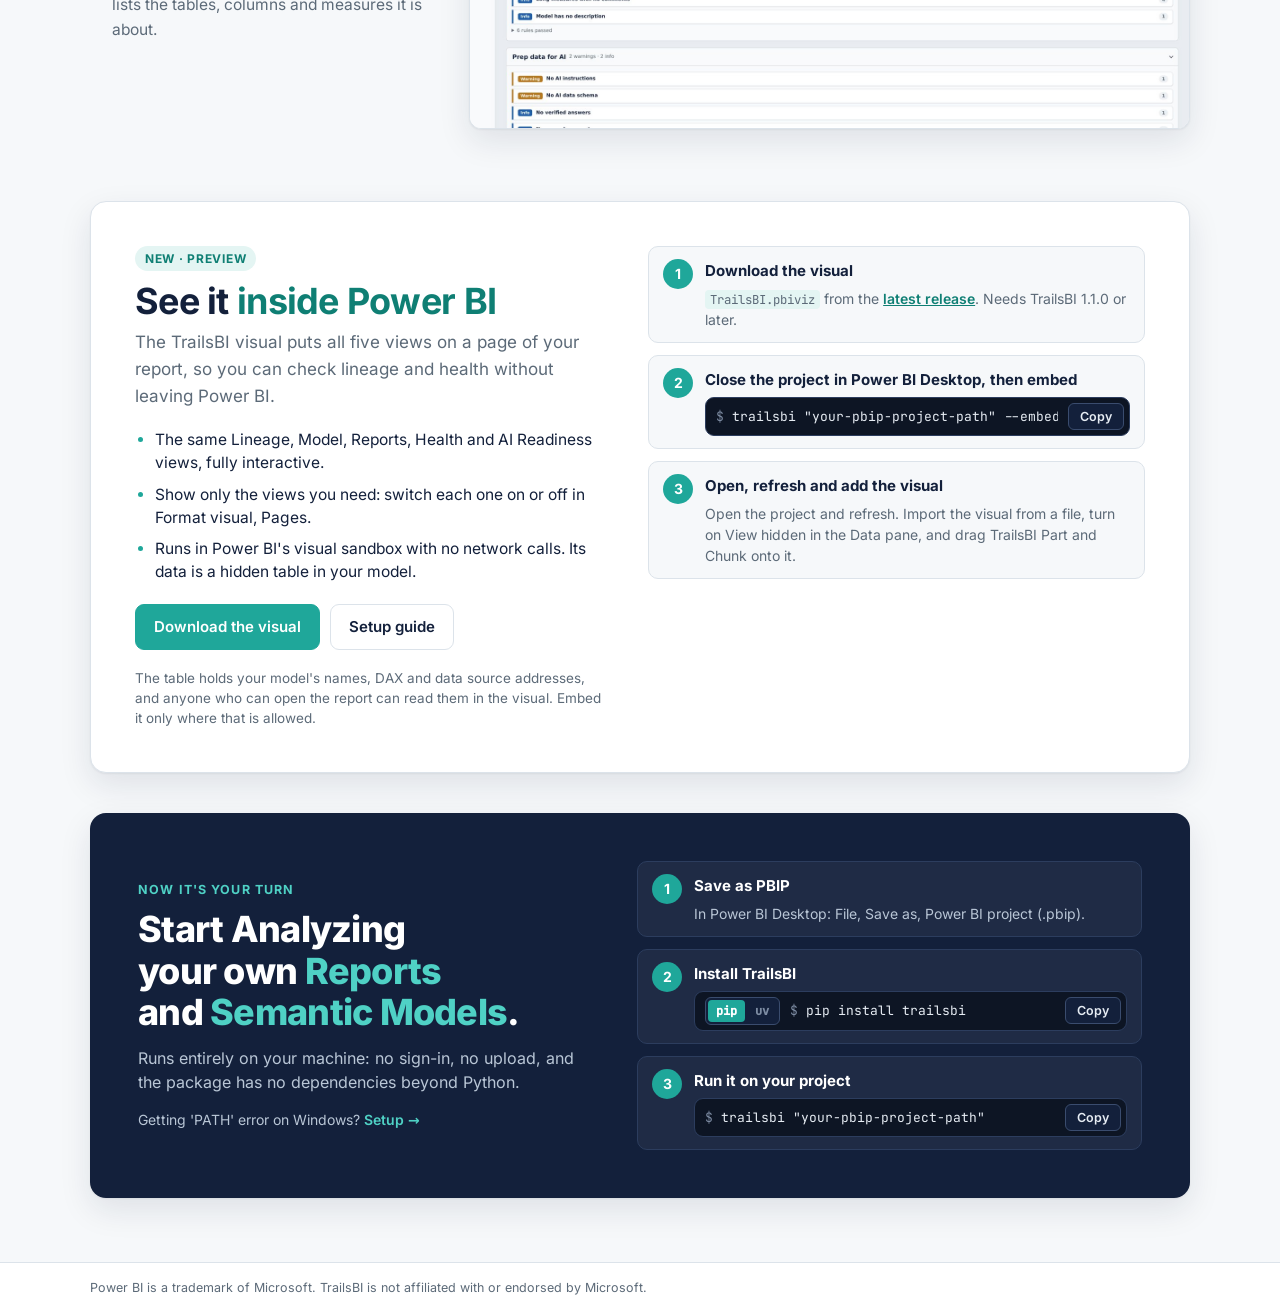
==== commit a67cab5e: "embed reports within powerbi" ====
--- a/index.html
+++ b/index.html
@@ -194,6 +194,23 @@
   .hero{padding-top:40px}
 }
 @media (prefers-reduced-motion:reduce){*{transition:none!important;scroll-behavior:auto!important}}
+/* Inside Power BI: the TrailsBI visual */
+section#visual{padding-block:72px 0}
+.pbi{display:grid;grid-template-columns:minmax(0,1fr) minmax(0,1.05fr);gap:40px;align-items:start;background:var(--surface);border:1px solid var(--line);border-radius:16px;padding:clamp(24px,4vw,44px);box-shadow:var(--shadow)}
+.pbi .sec-head{margin-bottom:18px}
+.pbi .badge{justify-self:start;display:inline-block;margin:0 0 4px;padding:3px 10px;border-radius:999px;background:var(--teal-soft);color:var(--teal-ink);font-size:12px;font-weight:700;letter-spacing:.06em;text-transform:uppercase}
+.pbi ul{margin:0 0 20px;padding-left:20px;display:grid;gap:8px;color:var(--ink);font-size:15.5px;line-height:1.5}
+.pbi ul li::marker{color:var(--teal)}
+.pbi .btns{display:flex;flex-wrap:wrap;gap:10px}
+.pbi .note{margin:18px 0 0;color:var(--muted);font-size:13.5px;line-height:1.5}
+.pbi-steps{list-style:none;margin:0;padding:0;display:grid;gap:12px;counter-reset:st}
+.pbi-steps li{counter-increment:st;display:grid;grid-template-columns:30px minmax(0,1fr);column-gap:12px;row-gap:5px;background:var(--bg);border:1px solid var(--line);border-radius:10px;padding:12px 14px}
+.pbi-steps li::before{content:counter(st);grid-row:span 2;display:flex;align-items:center;justify-content:center;width:30px;height:30px;border-radius:50%;background:var(--teal);color:#fff;font-weight:700;font-size:14px}
+html.dark .pbi-steps li::before{color:#0D1524}
+.pbi-steps b{color:var(--ink);font-size:15px}
+.pbi-steps span{color:var(--muted);font-size:14px;line-height:1.5;min-width:0}
+.pbi-steps a{color:var(--teal-ink);font-weight:600}
+@media (max-width:980px){.pbi{grid-template-columns:1fr}}
 .hero-nopy{margin:14px 0 0!important;font-size:14px!important;color:var(--on-navy-muted)}
 .hero-nopy a,.cta-nopy a{color:#4FD1C5;font-weight:600;text-decoration:none;white-space:nowrap}
 .hero-nopy a::after,.cta-nopy a::after{content:" \2192"}
@@ -214,6 +231,7 @@
   <nav aria-label="Main">
     <a href="#tour">Features</a>
     <a href="samples/">Samples</a>
+    <a class="hide-s" href="#visual">In Power BI</a>
     <a class="hide-s" href="#start">Get Started</a>
   </nav>
   <span class="links hide-s"><a class="soc" href="https://github.com/trailsbi" target="_blank" rel="noopener" aria-label="TrailsBI on GitHub" title="github.com/trailsbi"><svg viewBox="0 0 24 24" aria-hidden="true"><path fill="currentColor" d="M12 .5C5.65.5.5 5.65.5 12a11.5 11.5 0 0 0 7.86 10.92c.58.1.79-.25.79-.56v-2c-3.2.7-3.87-1.37-3.87-1.37-.52-1.33-1.28-1.69-1.28-1.69-1.05-.72.08-.7.08-.7 1.16.08 1.77 1.19 1.77 1.19 1.03 1.77 2.7 1.26 3.36.96.1-.75.4-1.26.73-1.55-2.55-.29-5.24-1.28-5.24-5.69 0-1.26.45-2.29 1.19-3.09-.12-.29-.52-1.46.11-3.05 0 0 .97-.31 3.17 1.18a11 11 0 0 1 5.77 0c2.2-1.49 3.17-1.18 3.17-1.18.63 1.59.23 2.76.11 3.05.74.8 1.19 1.83 1.19 3.09 0 4.42-2.69 5.39-5.26 5.68.41.36.78 1.06.78 2.14v3.17c0 .31.21.67.8.56A11.5 11.5 0 0 0 23.5 12C23.5 5.65 18.35.5 12 .5z"/></svg></a><a class="soc" href="https://youtube.com/@trailsbi" target="_blank" rel="noopener" aria-label="TrailsBI on YouTube" title="youtube.com/@trailsbi"><svg viewBox="0 0 24 24" aria-hidden="true"><path fill="currentColor" d="M23.5 6.2a3 3 0 0 0-2.1-2.1C19.5 3.6 12 3.6 12 3.6s-7.5 0-9.4.5A3 3 0 0 0 .5 6.2 31.4 31.4 0 0 0 0 12a31.4 31.4 0 0 0 .5 5.8 3 3 0 0 0 2.1 2.1c1.9.5 9.4.5 9.4.5s7.5 0 9.4-.5a3 3 0 0 0 2.1-2.1A31.4 31.4 0 0 0 24 12a31.4 31.4 0 0 0-.5-5.8zM9.6 15.6V8.4l6.3 3.6-6.3 3.6z"/></svg></a></span>
@@ -250,7 +268,7 @@
 <section class="promise" aria-label="Privacy">
   <div class="wrap">
     <h2>Completely Offline Reports. <b>Nothing leaves your machine, ever!</b></h2>
-    <div class="fact"><span class="fi"><svg viewBox="0 0 24 24" fill="none" stroke="currentColor" stroke-width="1.8" stroke-linecap="round" stroke-linejoin="round" aria-hidden="true"><path d="M14 3H7a2 2 0 0 0-2 2v14a2 2 0 0 0 2 2h4"/><path d="M14 3v5h5"/><path d="M14 3l5 5v3"/><rect x="14" y="15" width="7" height="6" rx="1.2"/><path d="M15.5 15v-1.5a2 2 0 0 1 4 0V15"/></svg></span><div><strong>Read-only</strong><span>Never changes your PBIP files. No sign&#8209;in, no Power BI service, no XMLA.</span></div></div>
+    <div class="fact"><span class="fi"><svg viewBox="0 0 24 24" fill="none" stroke="currentColor" stroke-width="1.8" stroke-linecap="round" stroke-linejoin="round" aria-hidden="true"><path d="M14 3H7a2 2 0 0 0-2 2v14a2 2 0 0 0 2 2h4"/><path d="M14 3v5h5"/><path d="M14 3l5 5v3"/><rect x="14" y="15" width="7" height="6" rx="1.2"/><path d="M15.5 15v-1.5a2 2 0 0 1 4 0V15"/></svg></span><div><strong>Read-only</strong><span>Never changes your PBIP files, unless you embed the report for the visual. No sign&#8209;in, no Power BI service, no XMLA.</span></div></div>
     <div class="fact"><span class="fi"><svg viewBox="0 0 24 24" fill="none" stroke="currentColor" stroke-width="1.8" stroke-linecap="round" stroke-linejoin="round" aria-hidden="true"><path d="M3 3l18 18"/><path d="M5.8 8.3A5 5 0 0 0 7 18h10.3"/><path d="M20.6 15.6A4 4 0 0 0 17.5 10h-1.3A7 7 0 0 0 9.2 5.3"/></svg></span><div><strong>Works offline</strong><span>One HTML file with no external scripts or fonts. Opens with the network off.</span></div></div>
     <div class="fact"><span class="fi"><svg viewBox="0 0 24 24" fill="none" stroke="currentColor" stroke-width="1.8" stroke-linecap="round" stroke-linejoin="round" aria-hidden="true"><path d="M12 3l7 3v5c0 4.5-3 8.3-7 10-4-1.7-7-5.5-7-10V6z"/><path d="M9 12l2 2 4-4"/></svg></span><div><strong>No tracking</strong><span>No cookies, analytics or usage stats. No admin rights needed to run it.</span></div></div>
   </div>
@@ -263,6 +281,33 @@
   </div>
   <div class="vtabs" role="tablist" aria-label="Views"><button class="vt" role="tab" id="t-lineage" aria-controls="p-lineage" aria-selected="true">Lineage<span class="vbar" aria-hidden="true"><i></i></span></button><button class="vt" role="tab" id="t-model" aria-controls="p-model" aria-selected="false" tabindex="-1">Model<span class="vbar" aria-hidden="true"><i></i></span></button><button class="vt" role="tab" id="t-reports" aria-controls="p-reports" aria-selected="false" tabindex="-1">Reports<span class="vbar" aria-hidden="true"><i></i></span></button><button class="vt" role="tab" id="t-health" aria-controls="p-health" aria-selected="false" tabindex="-1">Health<span class="vbar" aria-hidden="true"><i></i></span></button><button class="vt" role="tab" id="t-ai" aria-controls="p-ai" aria-selected="false" tabindex="-1">AI Readiness<span class="vbar" aria-hidden="true"><i></i></span></button></div>
   <div class="vp" role="tabpanel" id="p-lineage" aria-labelledby="t-lineage"><div class="vp-text"><h3>Follow any field from source to visual</h3><ul><li>Pick a column or measure and see every data source, table and measure it depends on, in navy.</li><li>Everything built on it, down to the visuals and pages, lights up in teal.</li><li>Compact cards for the whole picture, detailed cards with usage counts when you need them.</li></ul></div><figure class="frame"><img src="img/hr-lineage-home.jpg" alt="TrailsBI Lineage view on Microsoft's Human Resources sample" width="1600" height="900" loading="eager"></figure></div><div class="vp" role="tabpanel" id="p-model" aria-labelledby="t-model" hidden><div class="vp-text"><h3>Every table, column, measure and relationship</h3><ul><li>A searchable list of the whole model with DAX and Power Query one click away.</li><li>A relationship diagram laid out for you, with cardinality and filter direction on every line.</li><li>Export the diagram as PNG or SVG, with table and column names hidden when you share it.</li></ul></div><figure class="frame"><img src="img/ra-diagram.jpg" alt="TrailsBI Model view on Microsoft's Retail Analysis sample" width="1600" height="900" loading="eager"></figure></div><div class="vp" role="tabpanel" id="p-reports" aria-labelledby="t-reports" hidden><div class="vp-text"><h3>What each page and visual actually uses</h3><ul><li>Every page drawn as a canvas preview, with page, report and visual-level filters.</li><li>Each visual lists its fields by role: values, axis, legend, sort, filters and formatting.</li><li>Fields a visual uses but the model no longer has are flagged before your users find them.</li></ul></div><figure class="frame"><img src="img/rs-reports.jpg" alt="TrailsBI Reports view on Microsoft's Regional Sales sample" width="1600" height="900" loading="eager"></figure></div><div class="vp" role="tabpanel" id="p-health" aria-labelledby="t-health" hidden><div class="vp-text"><h3>Best Practice Analyzer, without the setup</h3><ul><li>Microsoft's Best Practice Analyzer rules, run straight from the TMDL files.</li><li>Lineage checks on top: unused columns and measures, broken references, missing sort fields.</li><li>Measures count toward their home table, so a measures table is never suggested for deletion.</li></ul></div><figure class="frame"><img src="img/ss-health.jpg" alt="TrailsBI Health view on Microsoft's Store Sales sample" width="1600" height="900" loading="eager"></figure></div><div class="vp" role="tabpanel" id="p-ai" aria-labelledby="t-ai" hidden><div class="vp-text"><h3>A score for how well Copilot will understand the model</h3><ul><li>Checks the foundations Copilot relies on: Q&A enabled, explicit measures, a star schema, a marked date table.</li><li>Then naming, descriptions and AI instructions, grouped so you can work through them in order.</li><li>One score from 0 to 100%, and each finding lists the tables, columns and measures it is about.</li></ul></div><figure class="frame"><img src="img/cma-ai.jpg" alt="TrailsBI AI Readiness view on Microsoft's Competitive Marketing Analysis sample" width="1600" height="900" loading="eager"></figure></div>
+</section>
+
+<section class="wrap" id="visual" aria-labelledby="visual-h">
+  <div class="pbi">
+    <div>
+      <div class="sec-head">
+        <span class="badge">New · Preview</span>
+        <h2 id="visual-h">See it <em>inside Power&nbsp;BI</em></h2>
+        <p>The TrailsBI visual puts all five views on a page of your report, so you can check lineage and health without leaving Power&nbsp;BI.</p>
+      </div>
+      <ul>
+        <li>The same Lineage, Model, Reports, Health and AI Readiness views, fully interactive.</li>
+        <li>Show only the views you need: switch each one on or off in Format visual, Pages.</li>
+        <li>Runs in Power BI's visual sandbox with no network calls. Its data is a hidden table in your model.</li>
+      </ul>
+      <div class="btns">
+        <a class="btn primary" href="https://github.com/trailsbi/trailsbi-visual/releases/latest" target="_blank" rel="noopener">Download the visual</a>
+        <a class="btn" href="https://github.com/trailsbi/trailsbi-visual#install-and-use" target="_blank" rel="noopener">Setup guide</a>
+      </div>
+      <p class="note">The table holds your model's names, DAX and data source addresses, and anyone who can open the report can read them in the visual. Embed it only where that is allowed.</p>
+    </div>
+    <ol class="pbi-steps">
+      <li><b>Download the visual</b><span><code>TrailsBI.pbiviz</code> from the <a href="https://github.com/trailsbi/trailsbi-visual/releases/latest" target="_blank" rel="noopener">latest release</a>. Needs TrailsBI 1.1.0 or later.</span></li>
+      <li><b>Close the project in Power BI Desktop, then embed</b><span class="cta-cmd"><code id="cmd-embed">trailsbi "your-pbip-project-path" --embed</code><button class="copy" data-copy="cmd-embed">Copy</button></span></li>
+      <li><b>Open, refresh and add the visual</b><span>Open the project and refresh. Import the visual from a file, turn on View hidden in the Data pane, and drag TrailsBI Part and Chunk onto it.</span></li>
+    </ol>
+  </div>
 </section>
 
 <section class="cta wrap" id="start" aria-labelledby="cta-h">
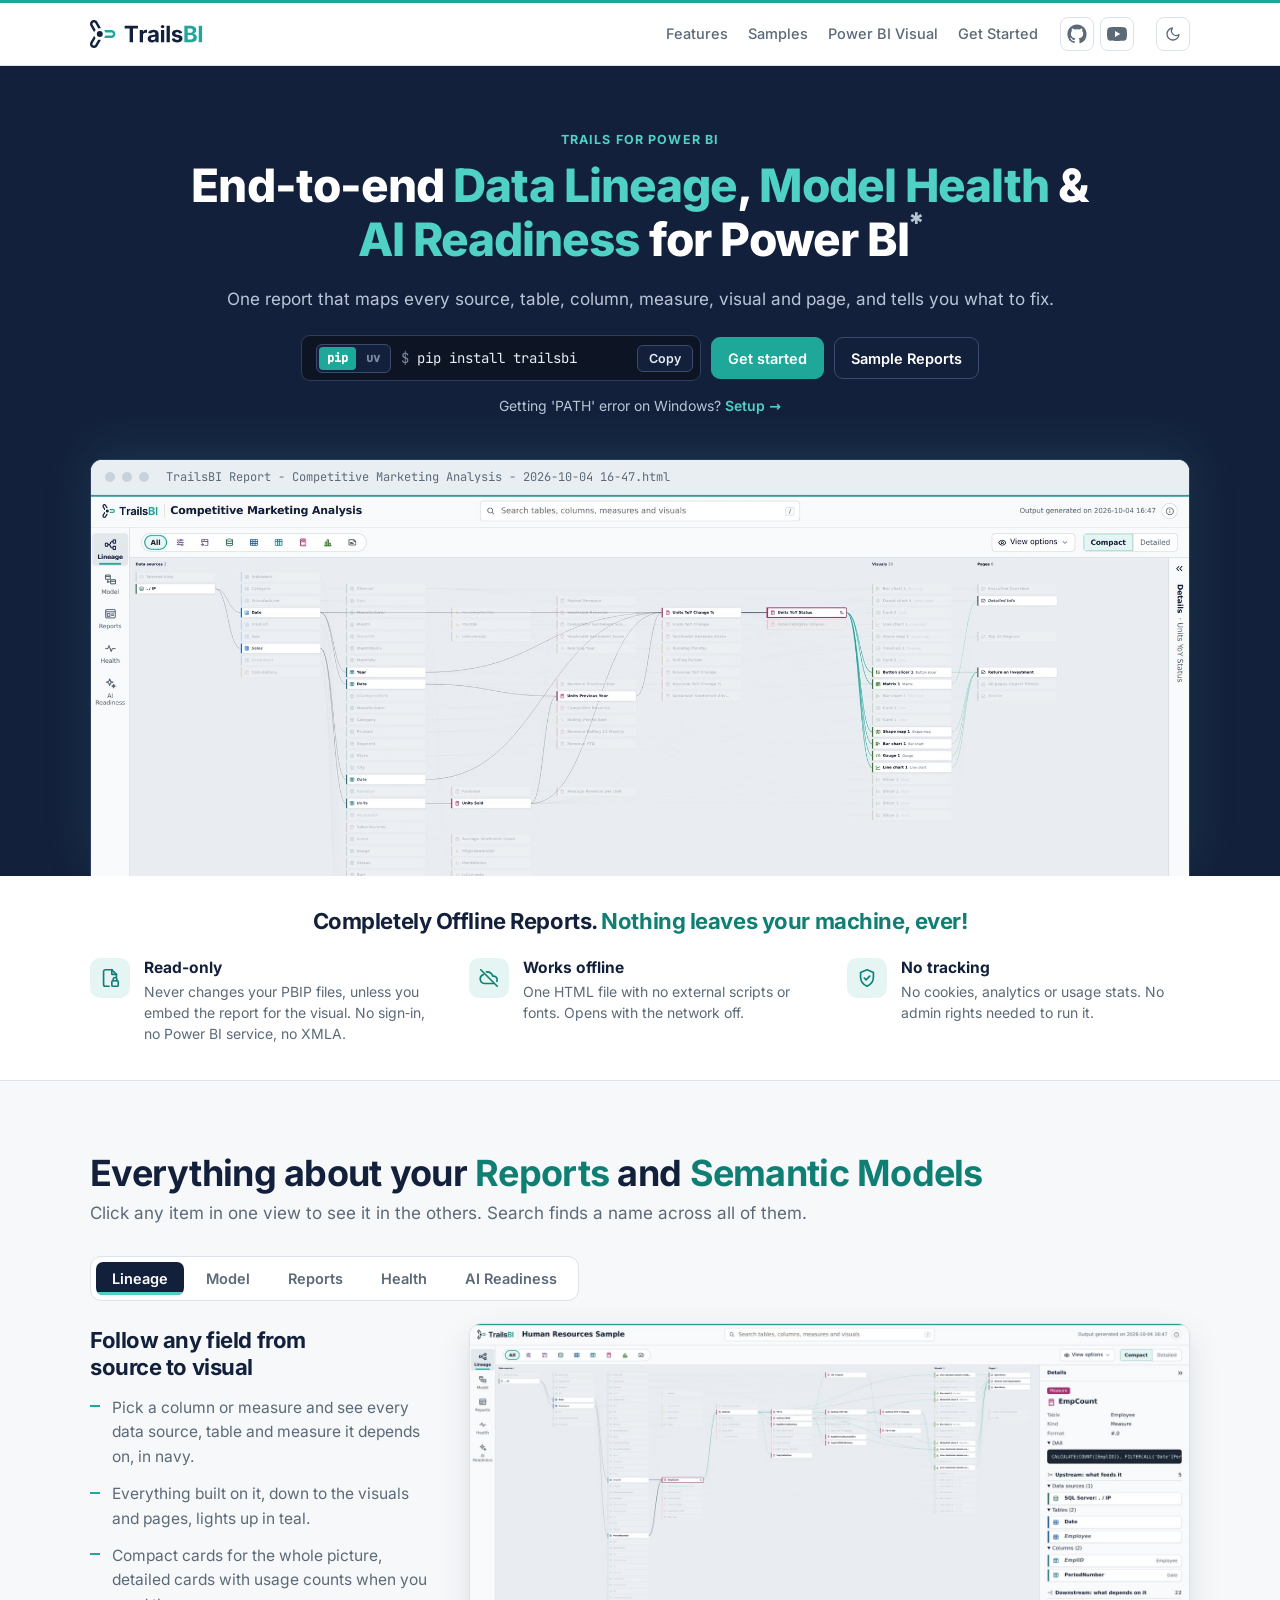
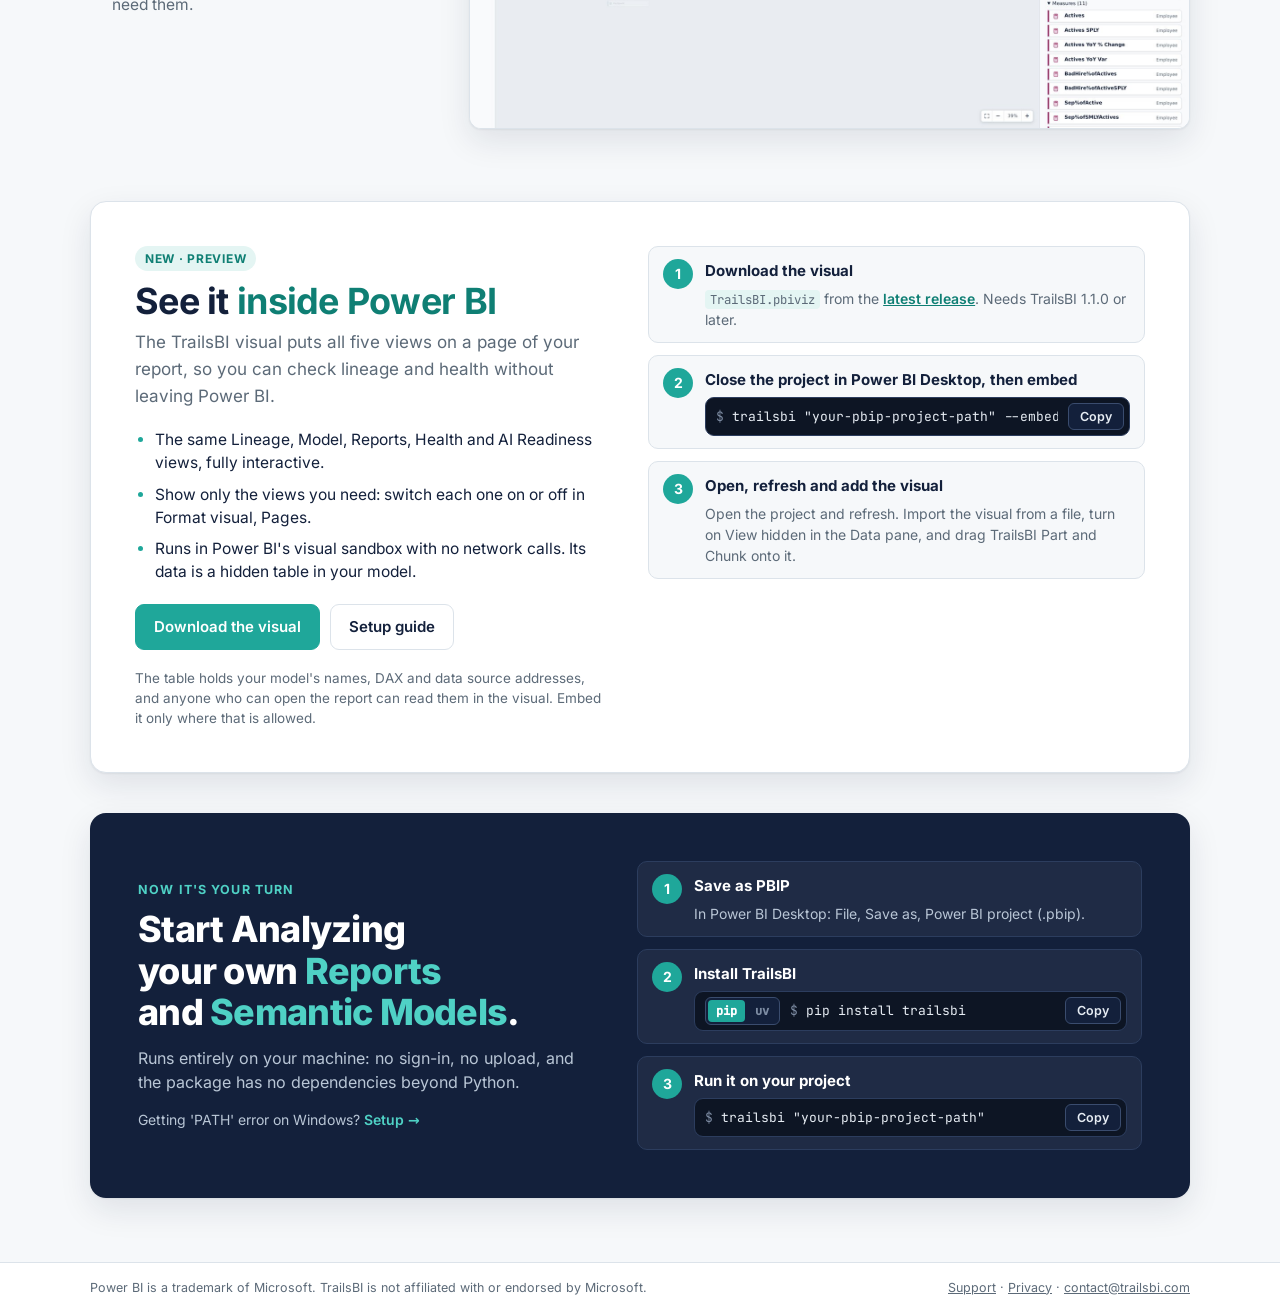
==== commit 93e5e558: "update: added support, privacy pages. updated footer and sitmap to include links" ====
--- a/index.html
+++ b/index.html
@@ -231,7 +231,7 @@
   <nav aria-label="Main">
     <a href="#tour">Features</a>
     <a href="samples/">Samples</a>
-    <a class="hide-s" href="#visual">In Power BI</a>
+    <a class="hide-s" href="#visual">Power BI Visual</a>
     <a class="hide-s" href="#start">Get Started</a>
   </nav>
   <span class="links hide-s"><a class="soc" href="https://github.com/trailsbi" target="_blank" rel="noopener" aria-label="TrailsBI on GitHub" title="github.com/trailsbi"><svg viewBox="0 0 24 24" aria-hidden="true"><path fill="currentColor" d="M12 .5C5.65.5.5 5.65.5 12a11.5 11.5 0 0 0 7.86 10.92c.58.1.79-.25.79-.56v-2c-3.2.7-3.87-1.37-3.87-1.37-.52-1.33-1.28-1.69-1.28-1.69-1.05-.72.08-.7.08-.7 1.16.08 1.77 1.19 1.77 1.19 1.03 1.77 2.7 1.26 3.36.96.1-.75.4-1.26.73-1.55-2.55-.29-5.24-1.28-5.24-5.69 0-1.26.45-2.29 1.19-3.09-.12-.29-.52-1.46.11-3.05 0 0 .97-.31 3.17 1.18a11 11 0 0 1 5.77 0c2.2-1.49 3.17-1.18 3.17-1.18.63 1.59.23 2.76.11 3.05.74.8 1.19 1.83 1.19 3.09 0 4.42-2.69 5.39-5.26 5.68.41.36.78 1.06.78 2.14v3.17c0 .31.21.67.8.56A11.5 11.5 0 0 0 23.5 12C23.5 5.65 18.35.5 12 .5z"/></svg></a><a class="soc" href="https://youtube.com/@trailsbi" target="_blank" rel="noopener" aria-label="TrailsBI on YouTube" title="youtube.com/@trailsbi"><svg viewBox="0 0 24 24" aria-hidden="true"><path fill="currentColor" d="M23.5 6.2a3 3 0 0 0-2.1-2.1C19.5 3.6 12 3.6 12 3.6s-7.5 0-9.4.5A3 3 0 0 0 .5 6.2 31.4 31.4 0 0 0 0 12a31.4 31.4 0 0 0 .5 5.8 3 3 0 0 0 2.1 2.1c1.9.5 9.4.5 9.4.5s7.5 0 9.4-.5a3 3 0 0 0 2.1-2.1A31.4 31.4 0 0 0 24 12a31.4 31.4 0 0 0-.5-5.8zM9.6 15.6V8.4l6.3 3.6-6.3 3.6z"/></svg></a></span>
@@ -329,6 +329,7 @@
 
 <footer><div class="wrap">
   <span>Power BI is a trademark of Microsoft. TrailsBI is not affiliated with or endorsed by Microsoft.</span>
+  <span class="flinks"><a href="support/">Support</a> · <a href="privacy/">Privacy</a> · <a href="mailto:contact@trailsbi.com">contact@trailsbi.com</a></span>
   </div></footer>
 
 <script>
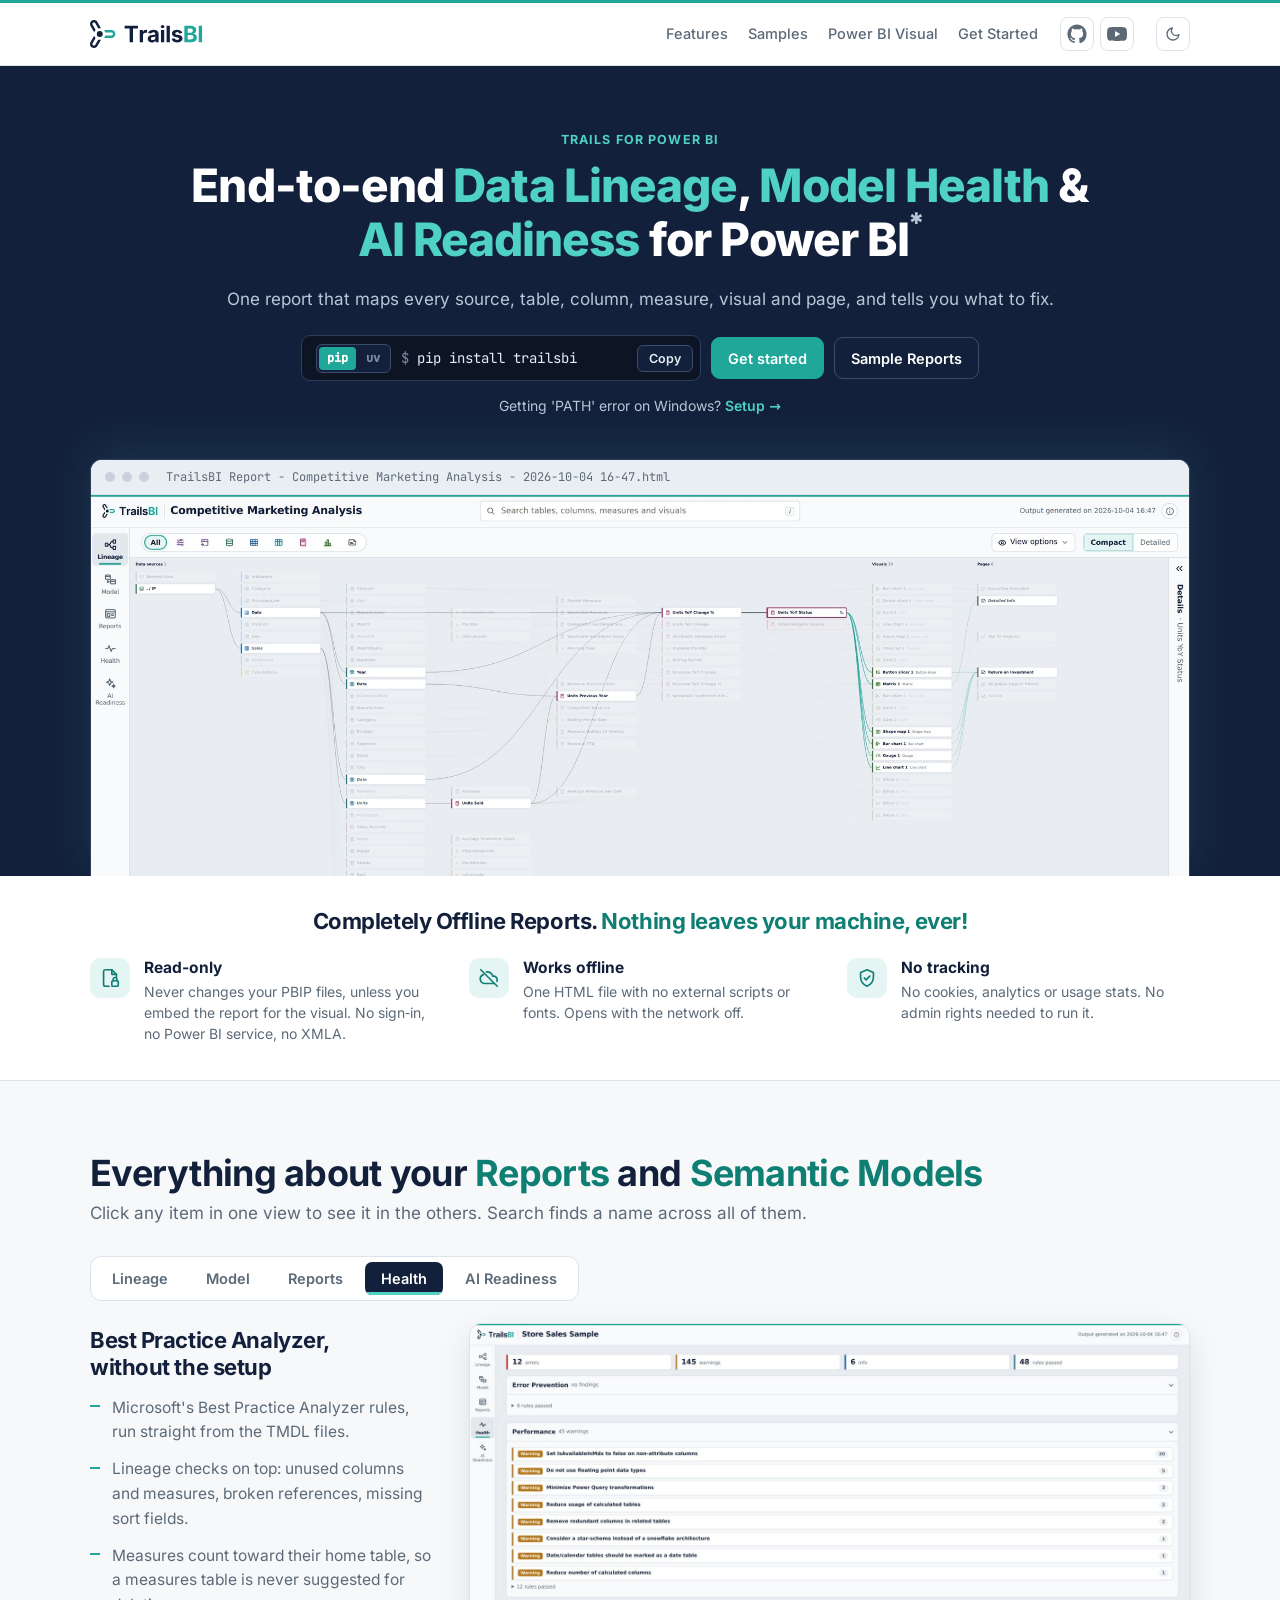
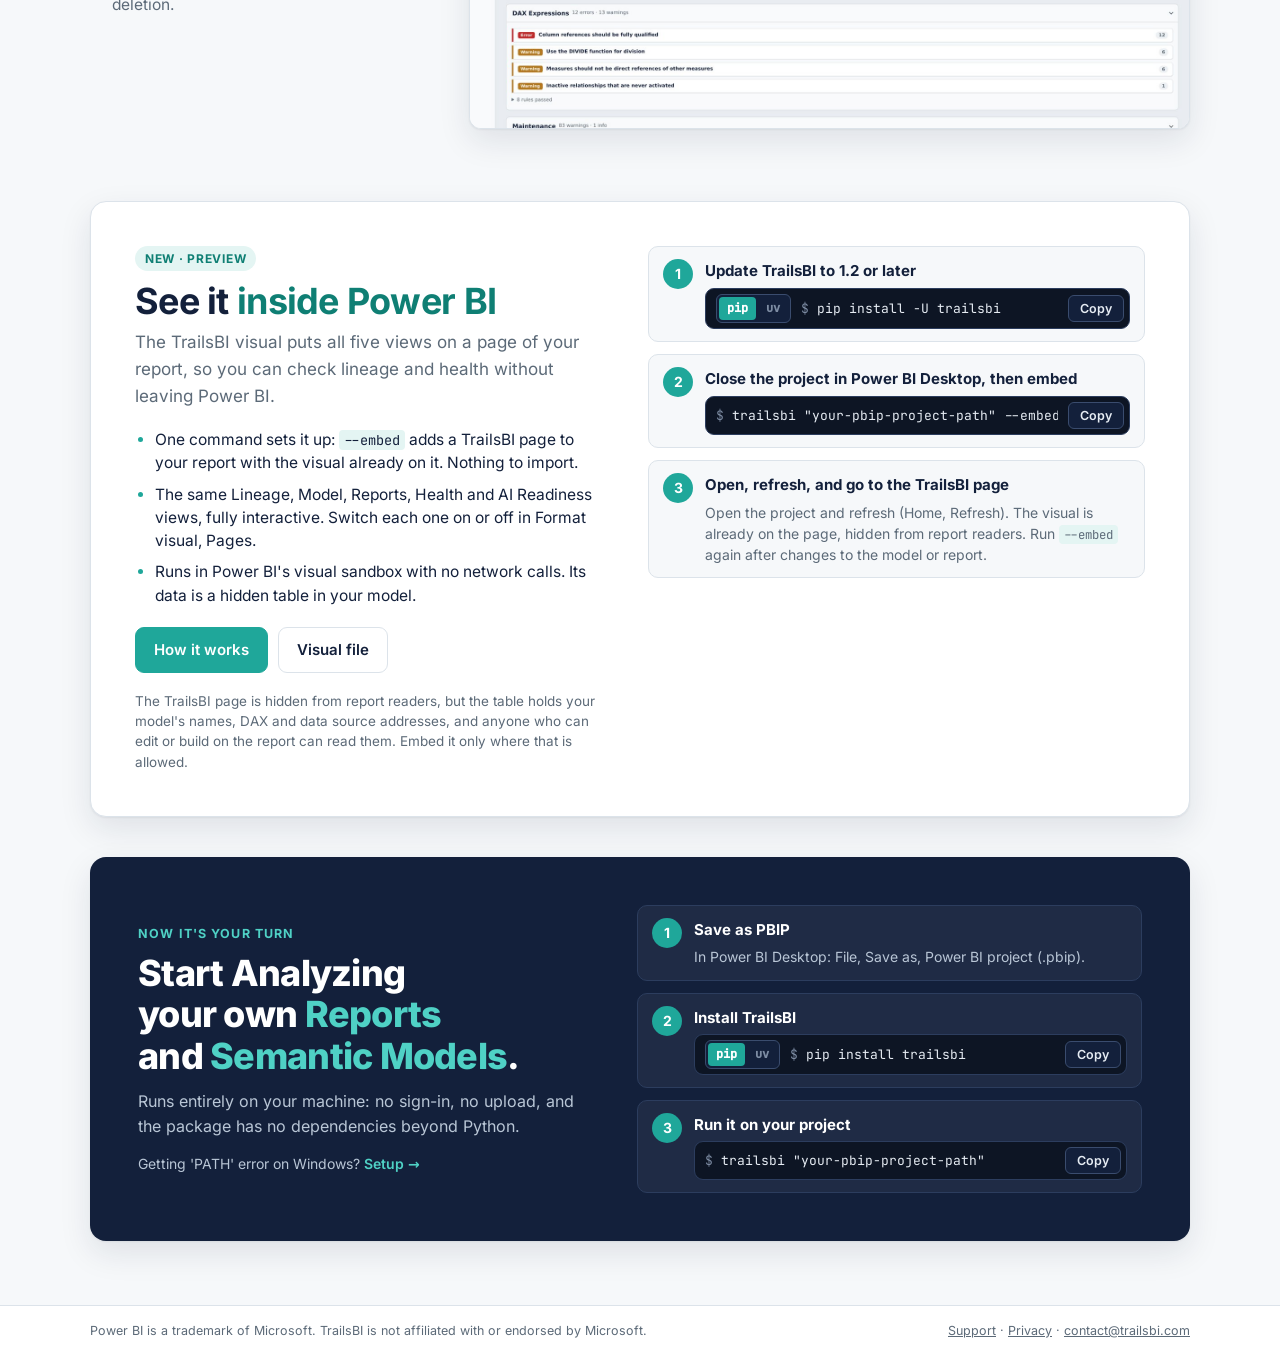
==== commit 544c95f9: "update: embed now also adds the page and visual in report" ====
--- a/index.html
+++ b/index.html
@@ -292,20 +292,20 @@
         <p>The TrailsBI visual puts all five views on a page of your report, so you can check lineage and health without leaving Power&nbsp;BI.</p>
       </div>
       <ul>
-        <li>The same Lineage, Model, Reports, Health and AI Readiness views, fully interactive.</li>
-        <li>Show only the views you need: switch each one on or off in Format visual, Pages.</li>
+        <li>One command sets it up: <code>--embed</code> adds a TrailsBI page to your report with the visual already on it. Nothing to import.</li>
+        <li>The same Lineage, Model, Reports, Health and AI Readiness views, fully interactive. Switch each one on or off in Format visual, Pages.</li>
         <li>Runs in Power BI's visual sandbox with no network calls. Its data is a hidden table in your model.</li>
       </ul>
       <div class="btns">
-        <a class="btn primary" href="https://github.com/trailsbi/trailsbi-visual/releases/latest" target="_blank" rel="noopener">Download the visual</a>
-        <a class="btn" href="https://github.com/trailsbi/trailsbi-visual#install-and-use" target="_blank" rel="noopener">Setup guide</a>
+        <a class="btn primary" href="https://github.com/trailsbi/trailsbi#see-it-inside-power-bi" target="_blank" rel="noopener">How it works</a>
+        <a class="btn" href="https://github.com/trailsbi/trailsbi-visual/releases/latest" target="_blank" rel="noopener">Visual file</a>
       </div>
-      <p class="note">The table holds your model's names, DAX and data source addresses, and anyone who can open the report can read them in the visual. Embed it only where that is allowed.</p>
+      <p class="note">The TrailsBI page is hidden from report readers, but the table holds your model's names, DAX and data source addresses, and anyone who can edit or build on the report can read them. Embed it only where that is allowed.</p>
     </div>
     <ol class="pbi-steps">
-      <li><b>Download the visual</b><span><code>TrailsBI.pbiviz</code> from the <a href="https://github.com/trailsbi/trailsbi-visual/releases/latest" target="_blank" rel="noopener">latest release</a>. Needs TrailsBI 1.1.0 or later.</span></li>
+      <li><b>Update TrailsBI to 1.2 or later</b><span class="cta-cmd"><span class="pm" role="group" aria-label="Update with"><button type="button" data-pm="pip" aria-pressed="true" title="Update with pip">pip</button><button type="button" data-pm="uv" aria-pressed="false" title="Update with uv">uv</button></span><code id="cmd-upd" data-pip="pip install -U trailsbi" data-uv="uv tool upgrade trailsbi">pip install -U trailsbi</code><button class="copy" data-copy="cmd-upd">Copy</button></span></li>
       <li><b>Close the project in Power BI Desktop, then embed</b><span class="cta-cmd"><code id="cmd-embed">trailsbi "your-pbip-project-path" --embed</code><button class="copy" data-copy="cmd-embed">Copy</button></span></li>
-      <li><b>Open, refresh and add the visual</b><span>Open the project and refresh. Import the visual from a file, turn on View hidden in the Data pane, and drag TrailsBI Part and Chunk onto it.</span></li>
+      <li><b>Open, refresh, and go to the TrailsBI page</b><span>Open the project and refresh (Home, Refresh). The visual is already on the page, hidden from report readers. Run <code>--embed</code> again after changes to the model or report.</span></li>
     </ol>
   </div>
 </section>
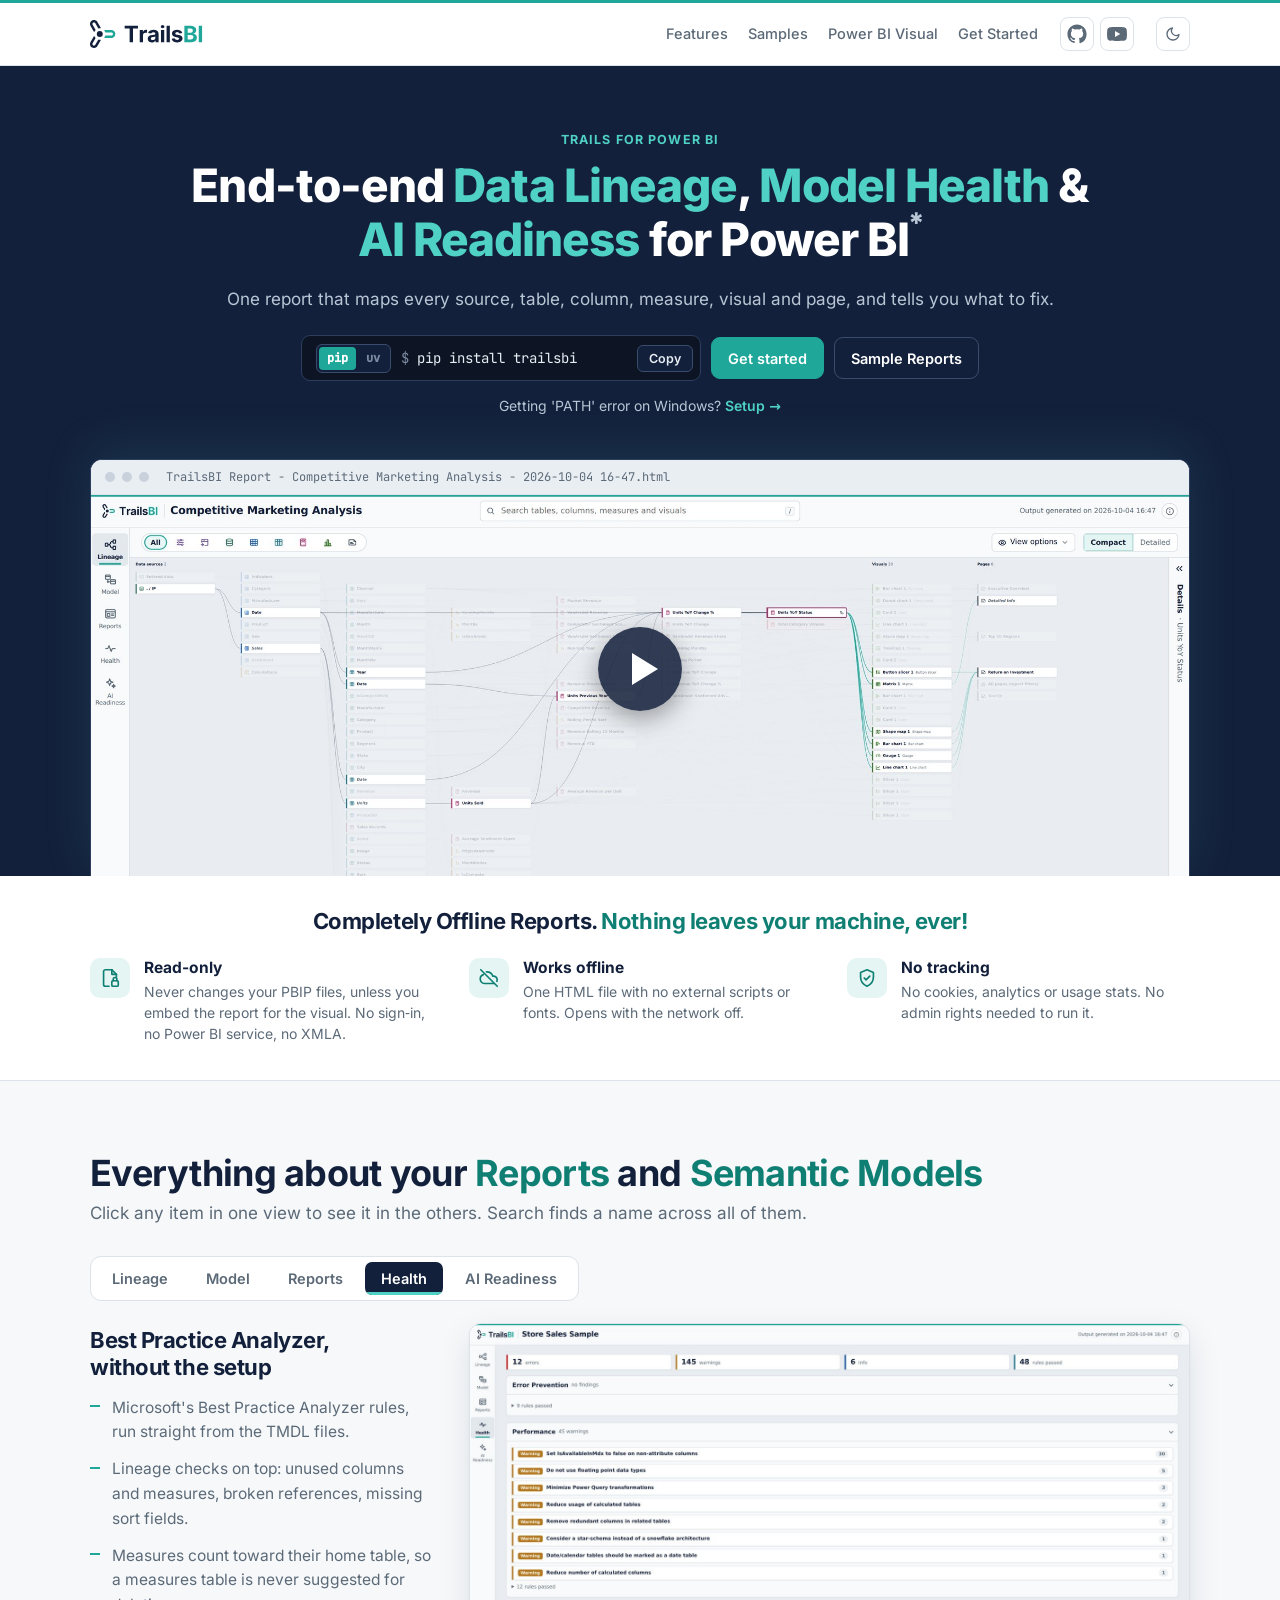
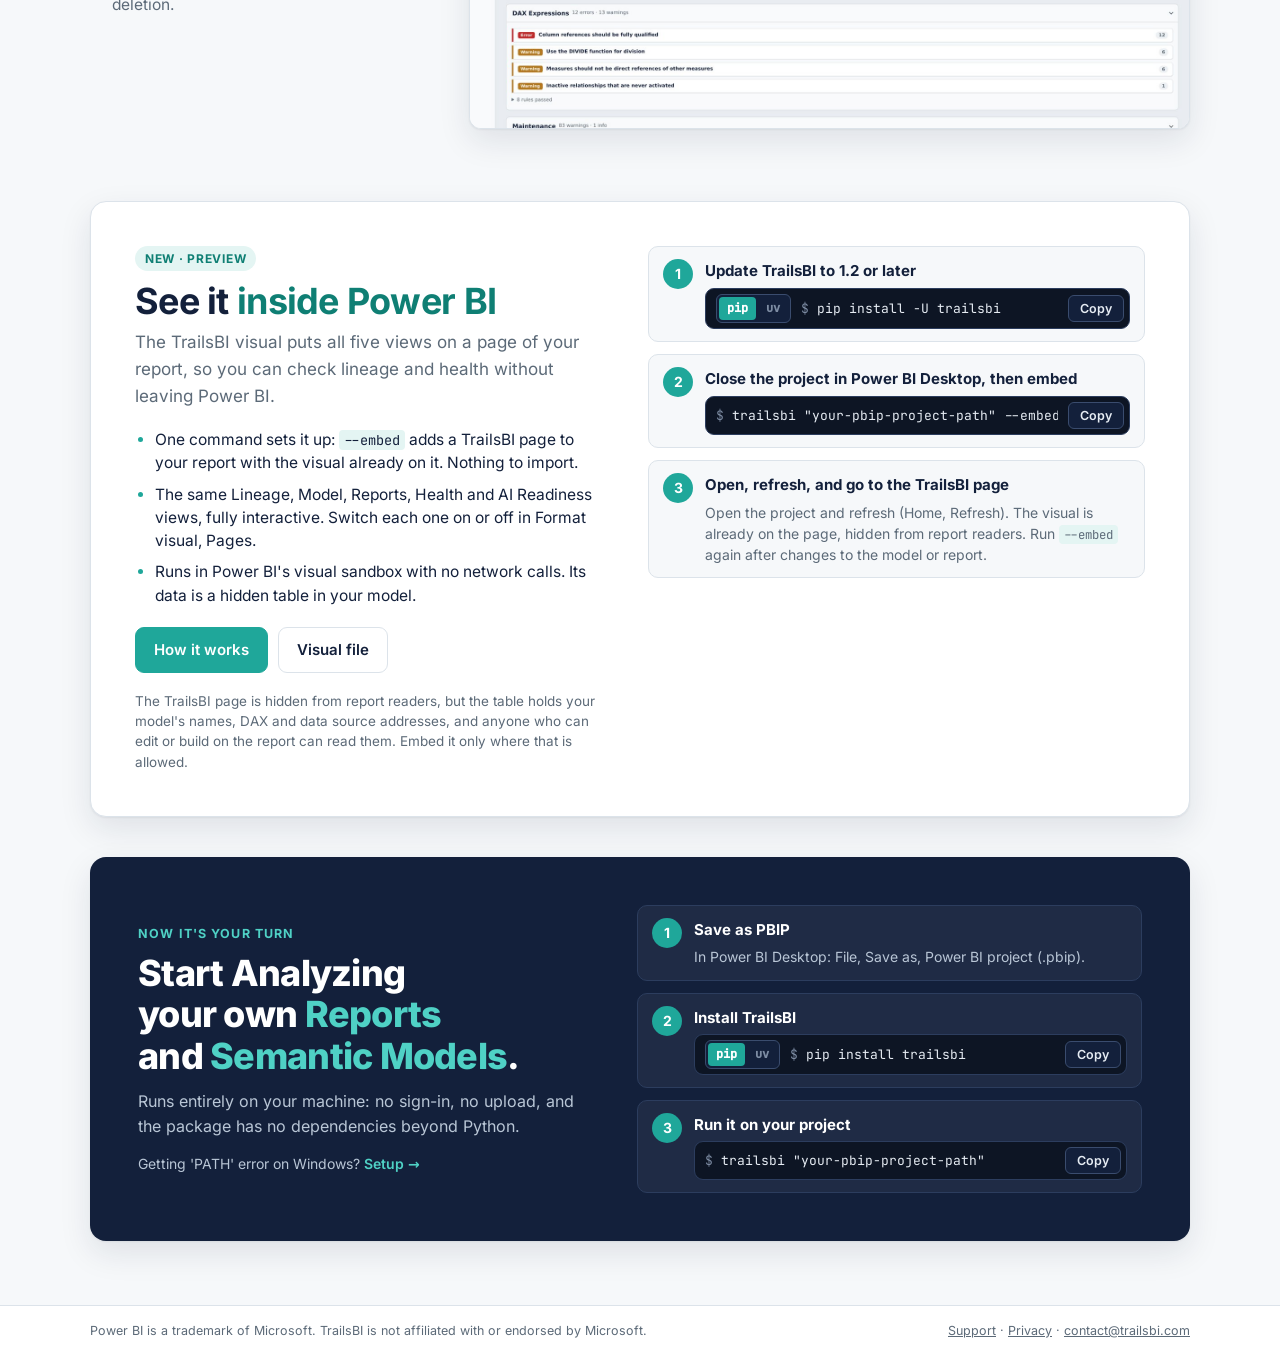
==== commit 65975a42: "update: added demo video" ====
--- a/index.html
+++ b/index.html
@@ -223,6 +223,10 @@
 .pm button[aria-pressed="true"]{background:#1FA79A;color:#fff}
 .pm button:focus-visible{outline:2px solid #4FD1C5;outline-offset:1px}
 .hero-side .act .cmd{width:min(400px,100%)}
+.hero-link{display:block;color:inherit;text-decoration:none}
+.hero-link .play{position:absolute;left:50%;top:50%;width:84px;height:84px;margin:-42px 0 0 -42px;border-radius:50%;background:rgba(19,32,59,.86);box-shadow:0 8px 24px rgba(0,0,0,.35);transition:transform .15s,background .15s}
+.hero-link .play::after{content:"";position:absolute;left:34px;top:26px;border-style:solid;border-width:16px 0 16px 26px;border-color:transparent transparent transparent #fff}
+.hero-link:hover .play,.hero-link:focus-visible .play{transform:scale(1.08);background:var(--teal)}
 </style>
 </head>
 <body>
@@ -258,10 +262,13 @@
         <p class="hero-nopy">Getting 'PATH' error on Windows? <a href="setup/">Setup</a></p>
       </div>
     </div>
+    <a class="hero-link" href="https://www.youtube.com/watch?v=HQTlUTrLqag" target="_blank" rel="noopener" aria-label="Watch the TrailsBI demo on YouTube, 2 minutes 42 seconds (opens YouTube)">
     <figure class="hero-shot">
       <div class="chrome" aria-hidden="true"><i></i><i></i><i></i><span>TrailsBI Report - Competitive Marketing Analysis - 2026-10-04 16-47.html</span></div>
       <img src="img/hero-lineage.jpg" width="2000" height="697" alt="TrailsBI lineage of Microsoft's Competitive Marketing Analysis sample with Units YoY Status selected: what feeds it in navy, the visuals and pages that use it in teal" fetchpriority="high">
+      <span class="play" aria-hidden="true"></span>
     </figure>
+    </a>
   </div>
 </section>
 
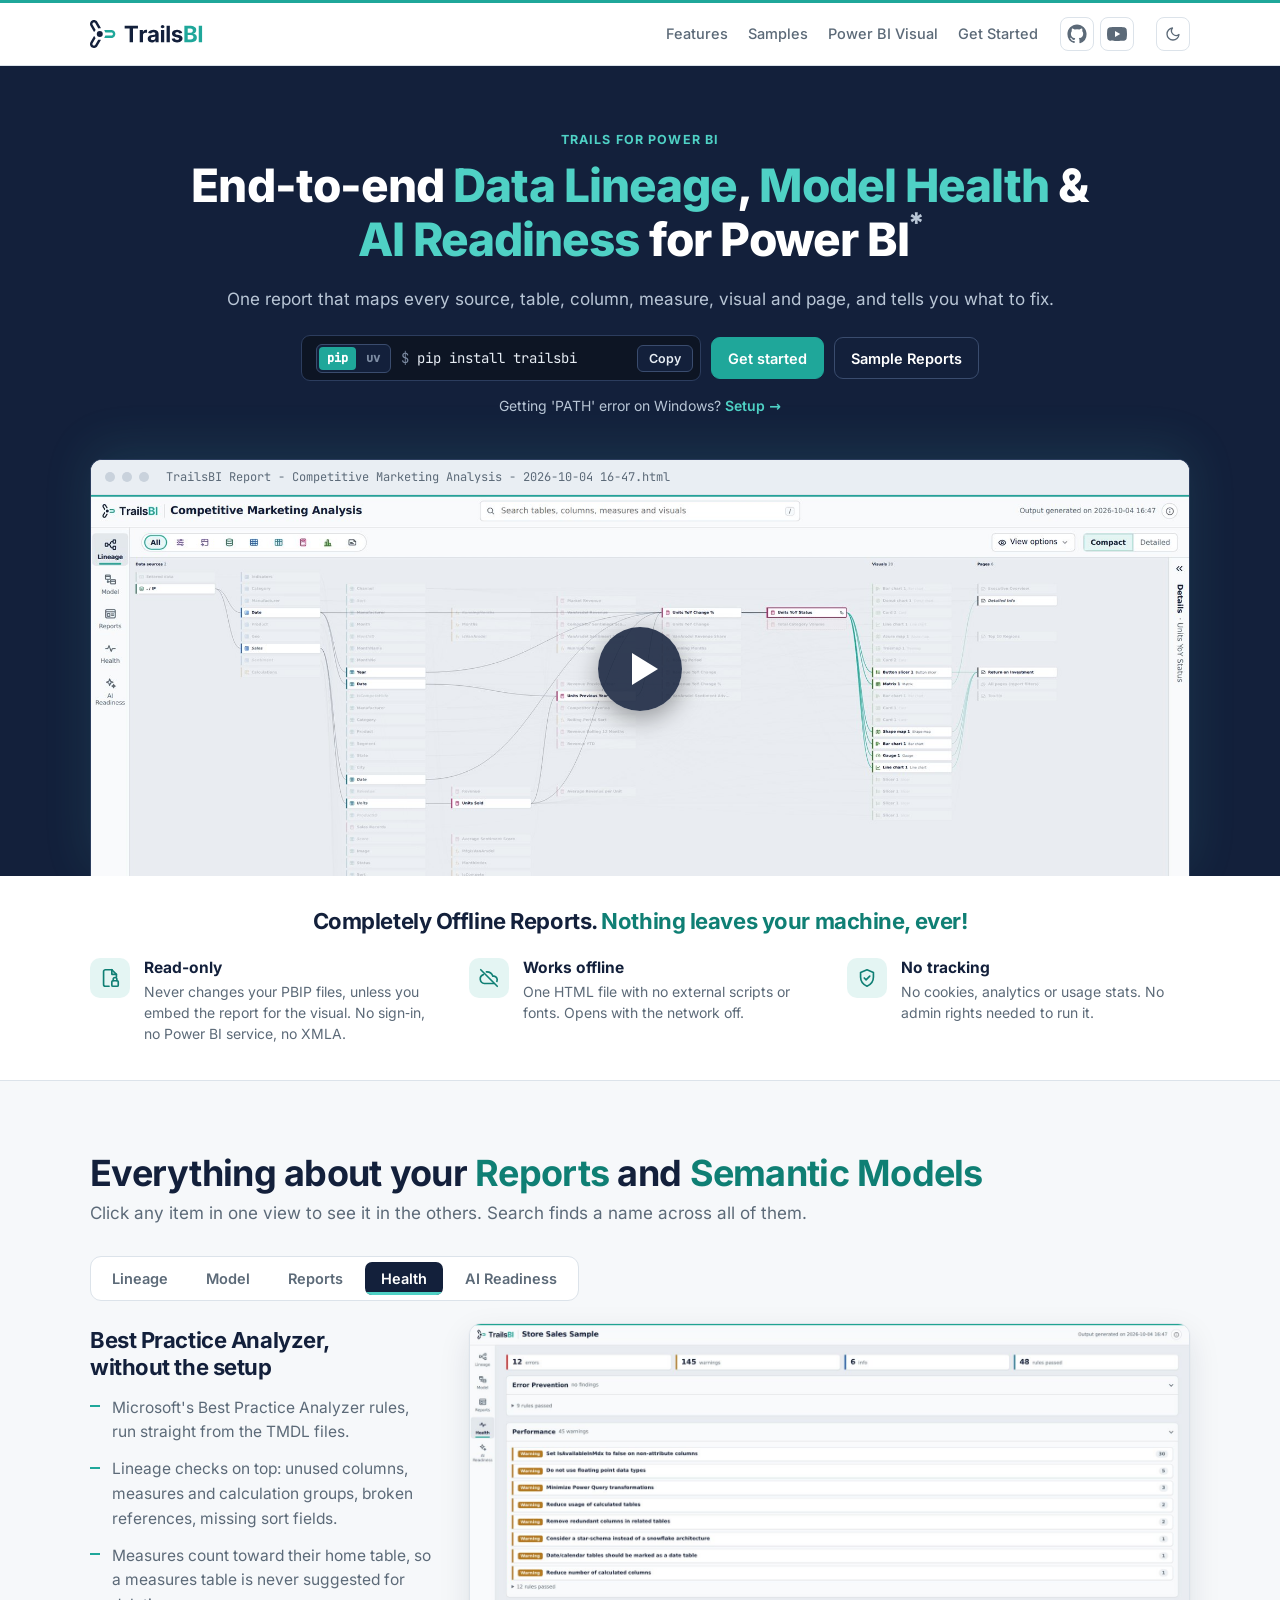
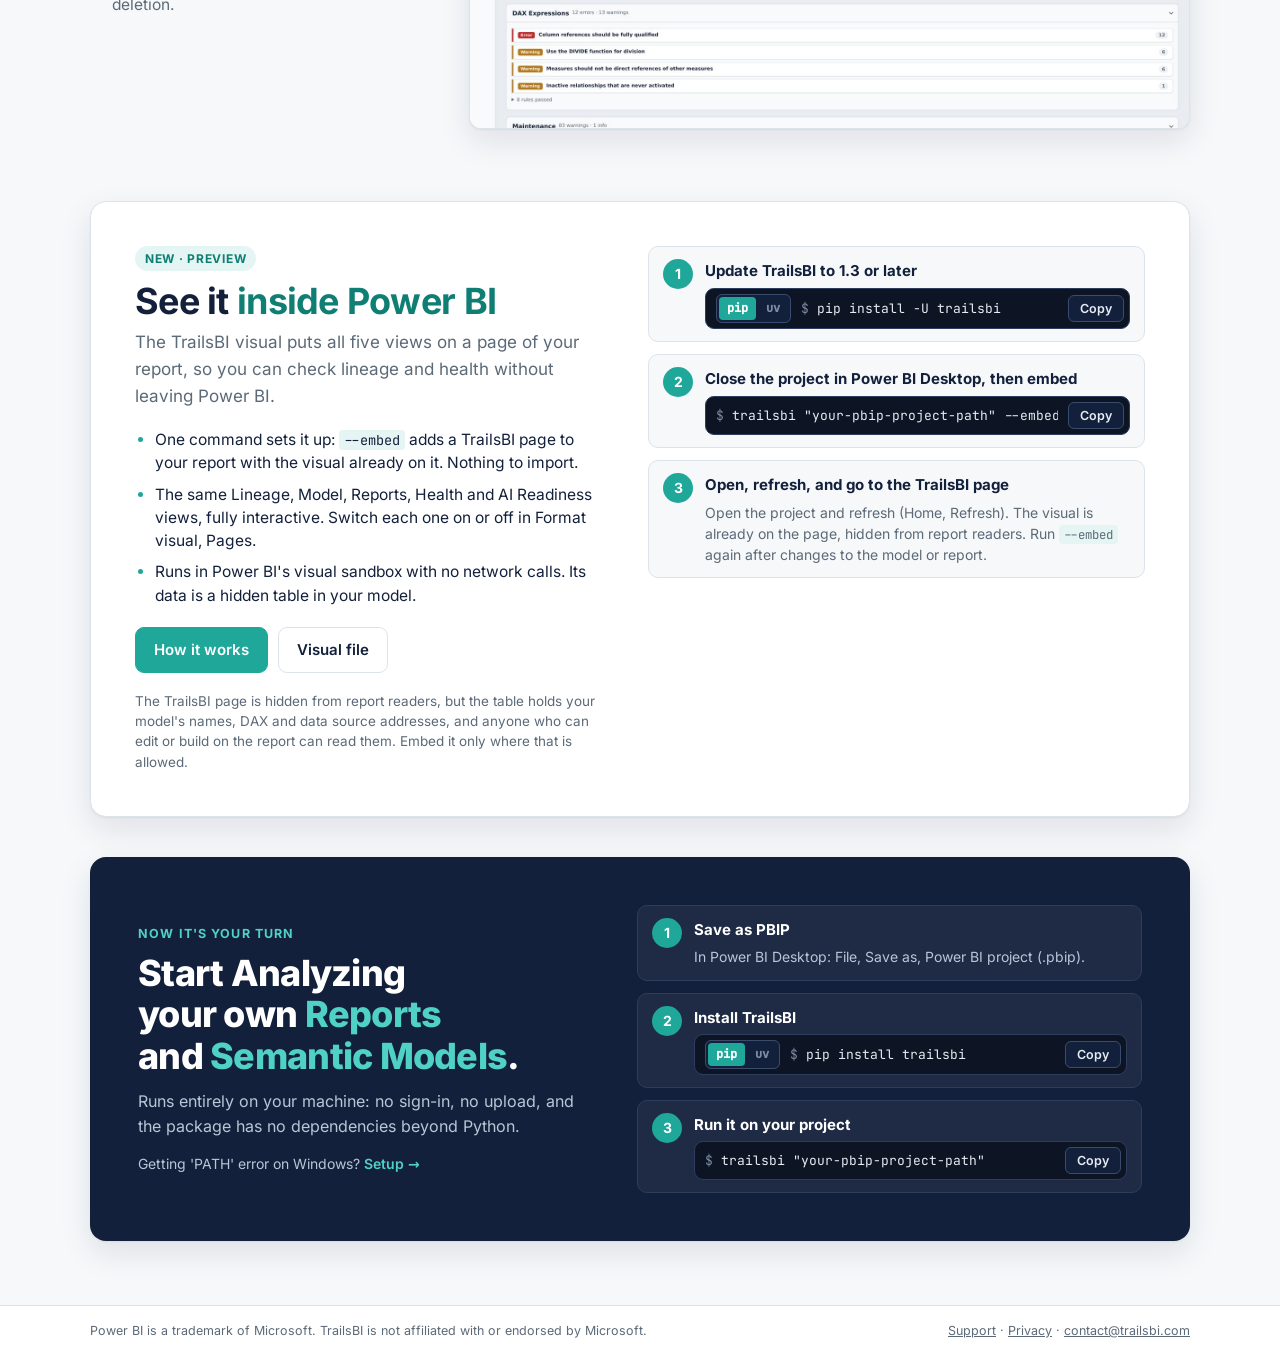
==== commit bcaf17a7: "update: samples and features" ====
--- a/index.html
+++ b/index.html
@@ -287,7 +287,7 @@
     <p>Click any item in one view to see it in the others. Search finds a name across all of them.</p>
   </div>
   <div class="vtabs" role="tablist" aria-label="Views"><button class="vt" role="tab" id="t-lineage" aria-controls="p-lineage" aria-selected="true">Lineage<span class="vbar" aria-hidden="true"><i></i></span></button><button class="vt" role="tab" id="t-model" aria-controls="p-model" aria-selected="false" tabindex="-1">Model<span class="vbar" aria-hidden="true"><i></i></span></button><button class="vt" role="tab" id="t-reports" aria-controls="p-reports" aria-selected="false" tabindex="-1">Reports<span class="vbar" aria-hidden="true"><i></i></span></button><button class="vt" role="tab" id="t-health" aria-controls="p-health" aria-selected="false" tabindex="-1">Health<span class="vbar" aria-hidden="true"><i></i></span></button><button class="vt" role="tab" id="t-ai" aria-controls="p-ai" aria-selected="false" tabindex="-1">AI Readiness<span class="vbar" aria-hidden="true"><i></i></span></button></div>
-  <div class="vp" role="tabpanel" id="p-lineage" aria-labelledby="t-lineage"><div class="vp-text"><h3>Follow any field from source to visual</h3><ul><li>Pick a column or measure and see every data source, table and measure it depends on, in navy.</li><li>Everything built on it, down to the visuals and pages, lights up in teal.</li><li>Compact cards for the whole picture, detailed cards with usage counts when you need them.</li></ul></div><figure class="frame"><img src="img/hr-lineage-home.jpg" alt="TrailsBI Lineage view on Microsoft's Human Resources sample" width="1600" height="900" loading="eager"></figure></div><div class="vp" role="tabpanel" id="p-model" aria-labelledby="t-model" hidden><div class="vp-text"><h3>Every table, column, measure and relationship</h3><ul><li>A searchable list of the whole model with DAX and Power Query one click away.</li><li>A relationship diagram laid out for you, with cardinality and filter direction on every line.</li><li>Export the diagram as PNG or SVG, with table and column names hidden when you share it.</li></ul></div><figure class="frame"><img src="img/ra-diagram.jpg" alt="TrailsBI Model view on Microsoft's Retail Analysis sample" width="1600" height="900" loading="eager"></figure></div><div class="vp" role="tabpanel" id="p-reports" aria-labelledby="t-reports" hidden><div class="vp-text"><h3>What each page and visual actually uses</h3><ul><li>Every page drawn as a canvas preview, with page, report and visual-level filters.</li><li>Each visual lists its fields by role: values, axis, legend, sort, filters and formatting.</li><li>Fields a visual uses but the model no longer has are flagged before your users find them.</li></ul></div><figure class="frame"><img src="img/rs-reports.jpg" alt="TrailsBI Reports view on Microsoft's Regional Sales sample" width="1600" height="900" loading="eager"></figure></div><div class="vp" role="tabpanel" id="p-health" aria-labelledby="t-health" hidden><div class="vp-text"><h3>Best Practice Analyzer, without the setup</h3><ul><li>Microsoft's Best Practice Analyzer rules, run straight from the TMDL files.</li><li>Lineage checks on top: unused columns and measures, broken references, missing sort fields.</li><li>Measures count toward their home table, so a measures table is never suggested for deletion.</li></ul></div><figure class="frame"><img src="img/ss-health.jpg" alt="TrailsBI Health view on Microsoft's Store Sales sample" width="1600" height="900" loading="eager"></figure></div><div class="vp" role="tabpanel" id="p-ai" aria-labelledby="t-ai" hidden><div class="vp-text"><h3>A score for how well Copilot will understand the model</h3><ul><li>Checks the foundations Copilot relies on: Q&A enabled, explicit measures, a star schema, a marked date table.</li><li>Then naming, descriptions and AI instructions, grouped so you can work through them in order.</li><li>One score from 0 to 100%, and each finding lists the tables, columns and measures it is about.</li></ul></div><figure class="frame"><img src="img/cma-ai.jpg" alt="TrailsBI AI Readiness view on Microsoft's Competitive Marketing Analysis sample" width="1600" height="900" loading="eager"></figure></div>
+  <div class="vp" role="tabpanel" id="p-lineage" aria-labelledby="t-lineage"><div class="vp-text"><h3>Follow any field from source to visual</h3><ul><li>Pick a column or measure and see every data source, table and measure it depends on, in navy.</li><li>Everything built on it, down to the visuals and pages, lights up in teal.</li><li>Compact cards for the whole picture, detailed cards with usage counts when you need them.</li></ul></div><figure class="frame"><img src="img/hr-lineage-home.jpg" alt="TrailsBI Lineage view on Microsoft's Human Resources sample" width="1600" height="900" loading="eager"></figure></div><div class="vp" role="tabpanel" id="p-model" aria-labelledby="t-model" hidden><div class="vp-text"><h3>Every table, column, measure and relationship</h3><ul><li>A searchable list of the whole model with DAX and Power Query one click away.</li><li>A relationship diagram laid out for you, with cardinality and filter direction on every line.</li><li>Export the diagram as PNG or SVG, with table and column names hidden when you share it.</li></ul></div><figure class="frame"><img src="img/ra-diagram.jpg" alt="TrailsBI Model view on Microsoft's Retail Analysis sample" width="1600" height="900" loading="eager"></figure></div><div class="vp" role="tabpanel" id="p-reports" aria-labelledby="t-reports" hidden><div class="vp-text"><h3>What each page and visual actually uses</h3><ul><li>Every page drawn as a canvas preview, with page, report and visual-level filters.</li><li>Each visual lists its fields by role: values, axis, legend, sort, filters and formatting.</li><li>Fields a visual uses but the model no longer has are flagged before your users find them.</li></ul></div><figure class="frame"><img src="img/rs-reports.jpg" alt="TrailsBI Reports view on Microsoft's Regional Sales sample" width="1600" height="900" loading="eager"></figure></div><div class="vp" role="tabpanel" id="p-health" aria-labelledby="t-health" hidden><div class="vp-text"><h3>Best Practice Analyzer, without the setup</h3><ul><li>Microsoft's Best Practice Analyzer rules, run straight from the TMDL files.</li><li>Lineage checks on top: unused columns, measures and calculation groups, broken references, missing sort fields.</li><li>Measures count toward their home table, so a measures table is never suggested for deletion.</li></ul></div><figure class="frame"><img src="img/ss-health.jpg" alt="TrailsBI Health view on Microsoft's Store Sales sample" width="1600" height="900" loading="eager"></figure></div><div class="vp" role="tabpanel" id="p-ai" aria-labelledby="t-ai" hidden><div class="vp-text"><h3>A score for how well Copilot will understand the model</h3><ul><li>Checks the foundations Copilot relies on: Q&A enabled, explicit measures, a star schema, a marked date table.</li><li>Then naming, descriptions and AI instructions, grouped so you can work through them in order.</li><li>One score from 0 to 100%, and each finding lists the tables, columns and measures it is about.</li></ul></div><figure class="frame"><img src="img/cma-ai.jpg" alt="TrailsBI AI Readiness view on Microsoft's Competitive Marketing Analysis sample" width="1600" height="900" loading="eager"></figure></div>
 </section>
 
 <section class="wrap" id="visual" aria-labelledby="visual-h">
@@ -310,7 +310,7 @@
       <p class="note">The TrailsBI page is hidden from report readers, but the table holds your model's names, DAX and data source addresses, and anyone who can edit or build on the report can read them. Embed it only where that is allowed.</p>
     </div>
     <ol class="pbi-steps">
-      <li><b>Update TrailsBI to 1.2 or later</b><span class="cta-cmd"><span class="pm" role="group" aria-label="Update with"><button type="button" data-pm="pip" aria-pressed="true" title="Update with pip">pip</button><button type="button" data-pm="uv" aria-pressed="false" title="Update with uv">uv</button></span><code id="cmd-upd" data-pip="pip install -U trailsbi" data-uv="uv tool upgrade trailsbi">pip install -U trailsbi</code><button class="copy" data-copy="cmd-upd">Copy</button></span></li>
+      <li><b>Update TrailsBI to 1.3 or later</b><span class="cta-cmd"><span class="pm" role="group" aria-label="Update with"><button type="button" data-pm="pip" aria-pressed="true" title="Update with pip">pip</button><button type="button" data-pm="uv" aria-pressed="false" title="Update with uv">uv</button></span><code id="cmd-upd" data-pip="pip install -U trailsbi" data-uv="uv tool upgrade trailsbi">pip install -U trailsbi</code><button class="copy" data-copy="cmd-upd">Copy</button></span></li>
       <li><b>Close the project in Power BI Desktop, then embed</b><span class="cta-cmd"><code id="cmd-embed">trailsbi "your-pbip-project-path" --embed</code><button class="copy" data-copy="cmd-embed">Copy</button></span></li>
       <li><b>Open, refresh, and go to the TrailsBI page</b><span>Open the project and refresh (Home, Refresh). The visual is already on the page, hidden from report readers. Run <code>--embed</code> again after changes to the model or report.</span></li>
     </ol>
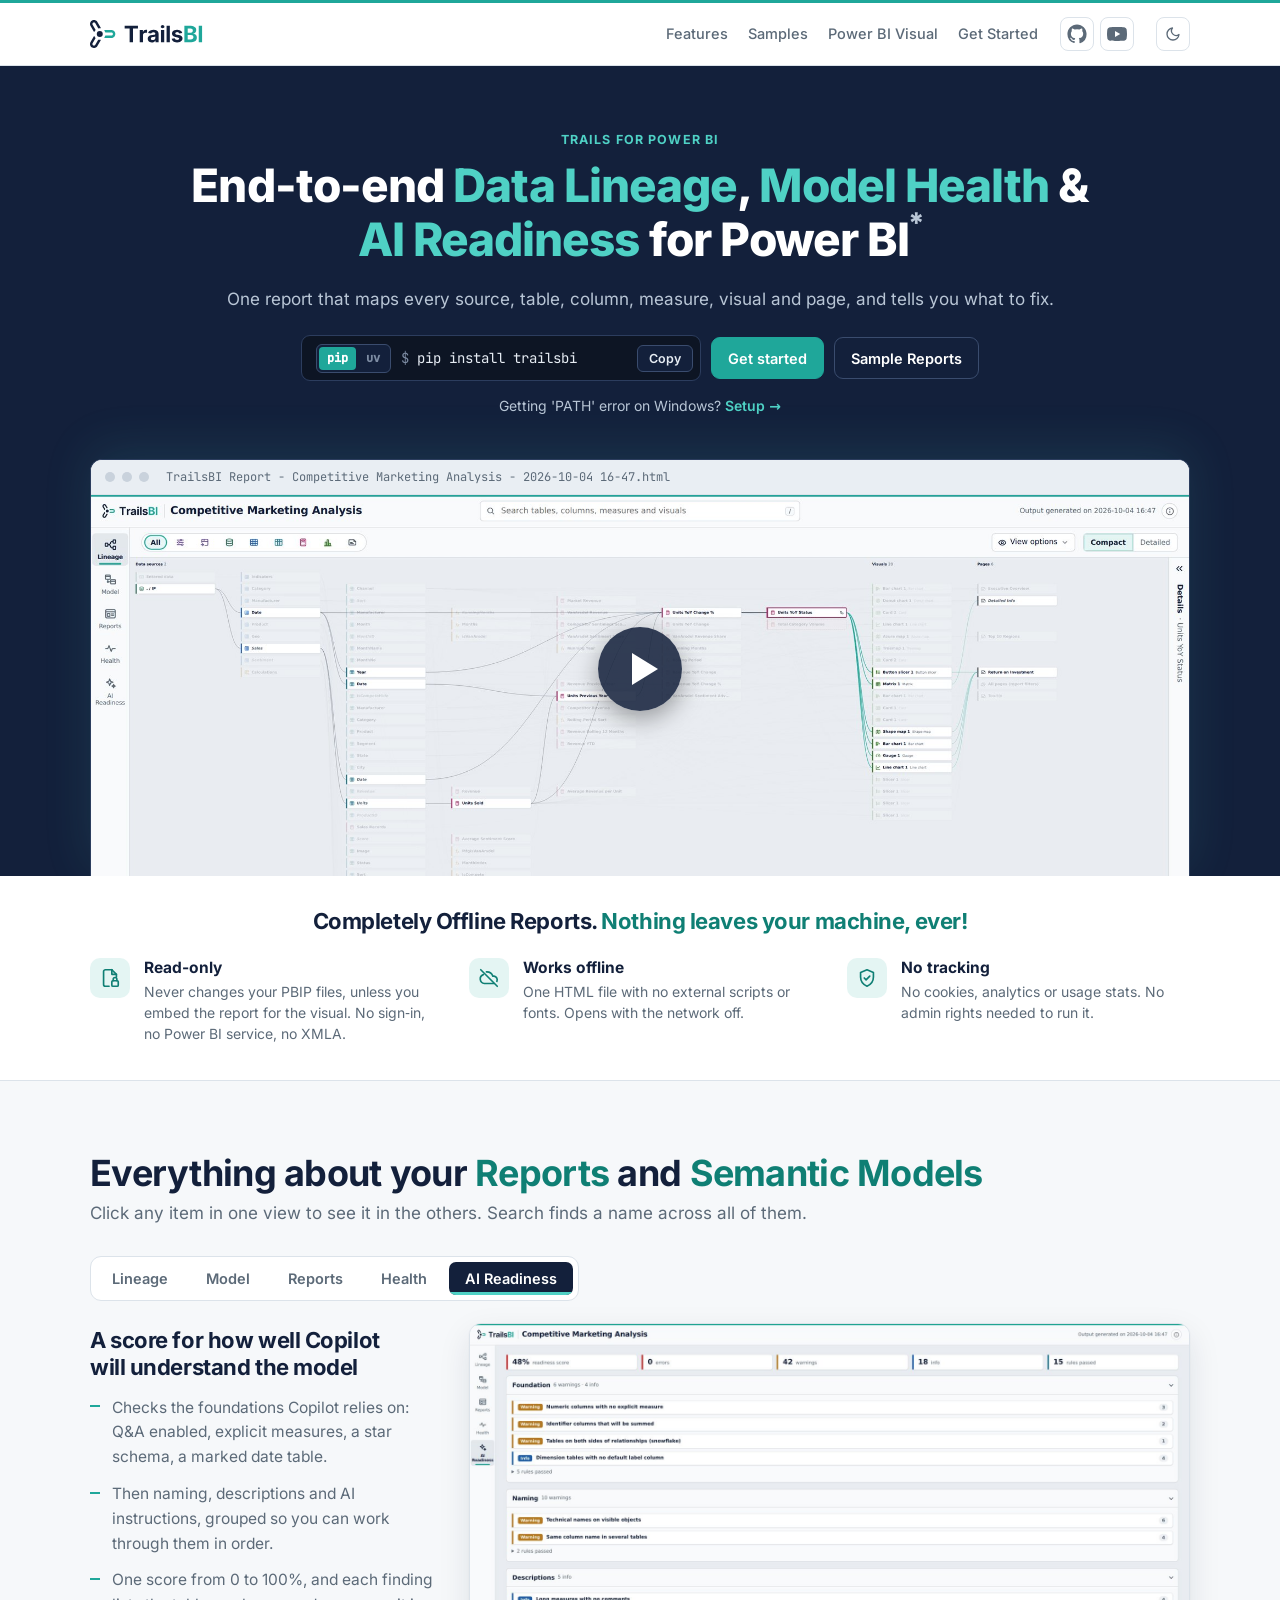
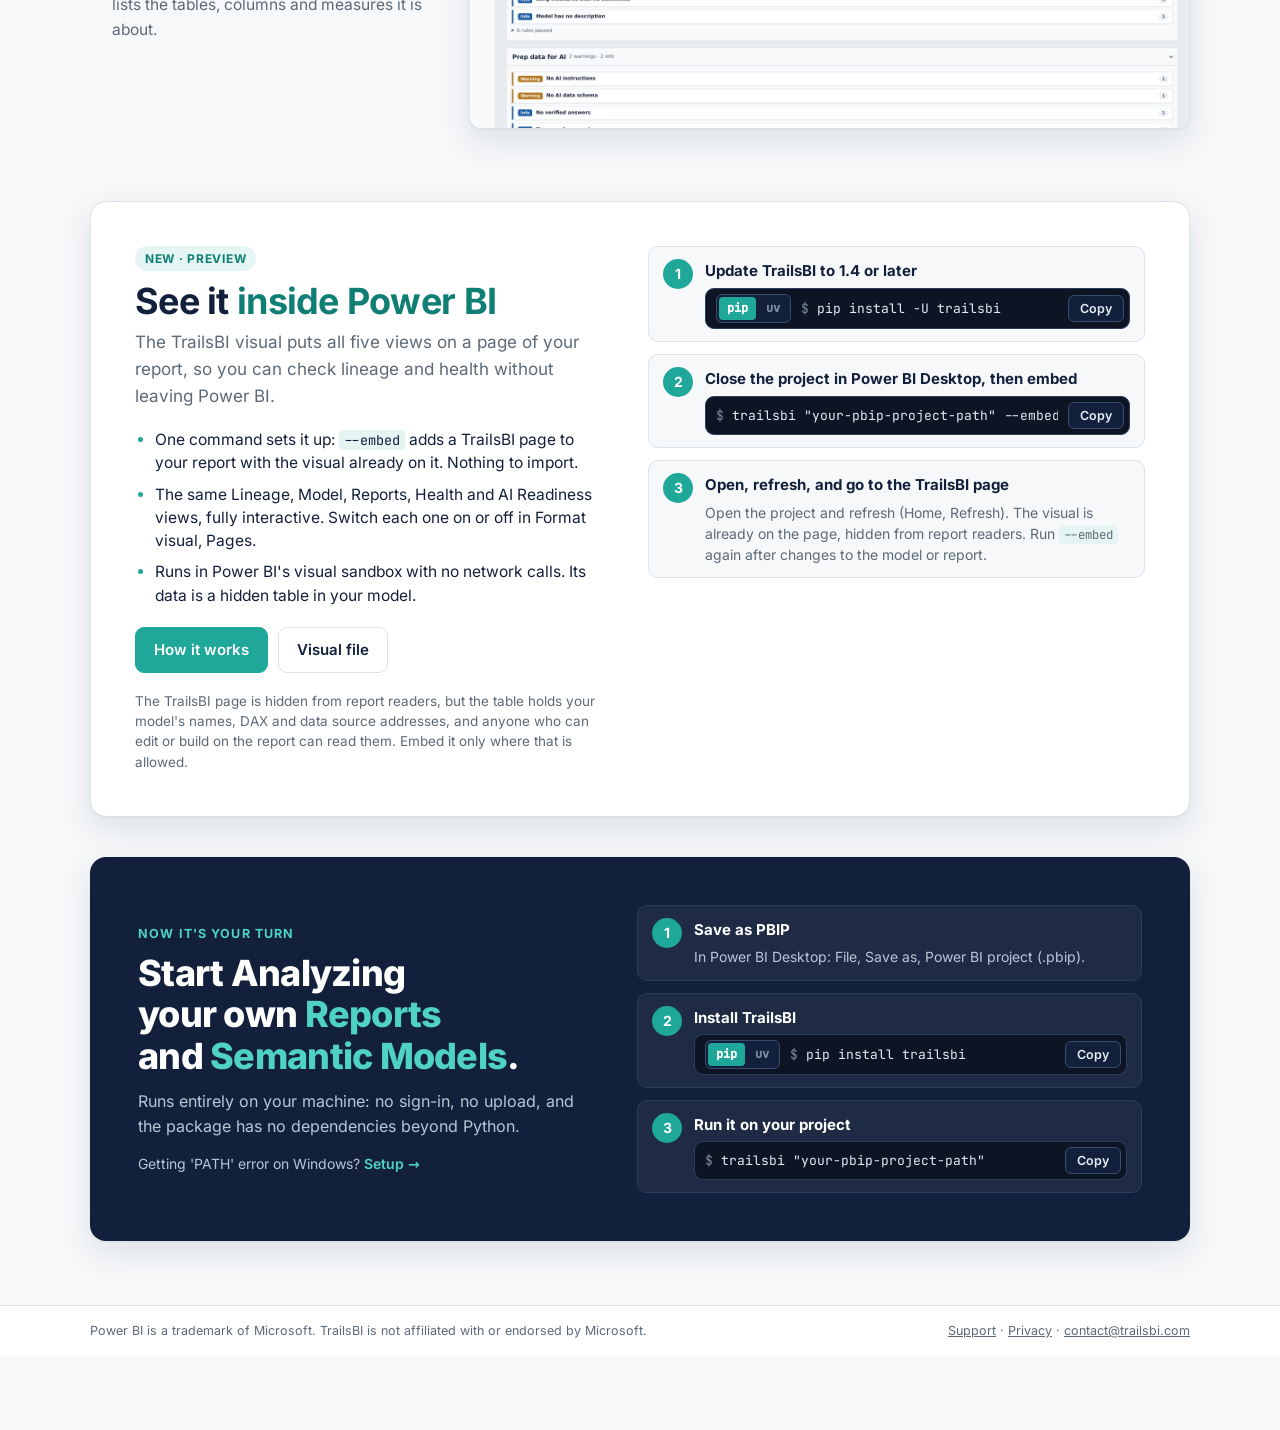
==== commit 0b7c3b39: "update: calculation groups, graph view and report measures" ====
--- a/index.html
+++ b/index.html
@@ -287,7 +287,7 @@
     <p>Click any item in one view to see it in the others. Search finds a name across all of them.</p>
   </div>
   <div class="vtabs" role="tablist" aria-label="Views"><button class="vt" role="tab" id="t-lineage" aria-controls="p-lineage" aria-selected="true">Lineage<span class="vbar" aria-hidden="true"><i></i></span></button><button class="vt" role="tab" id="t-model" aria-controls="p-model" aria-selected="false" tabindex="-1">Model<span class="vbar" aria-hidden="true"><i></i></span></button><button class="vt" role="tab" id="t-reports" aria-controls="p-reports" aria-selected="false" tabindex="-1">Reports<span class="vbar" aria-hidden="true"><i></i></span></button><button class="vt" role="tab" id="t-health" aria-controls="p-health" aria-selected="false" tabindex="-1">Health<span class="vbar" aria-hidden="true"><i></i></span></button><button class="vt" role="tab" id="t-ai" aria-controls="p-ai" aria-selected="false" tabindex="-1">AI Readiness<span class="vbar" aria-hidden="true"><i></i></span></button></div>
-  <div class="vp" role="tabpanel" id="p-lineage" aria-labelledby="t-lineage"><div class="vp-text"><h3>Follow any field from source to visual</h3><ul><li>Pick a column or measure and see every data source, table and measure it depends on, in navy.</li><li>Everything built on it, down to the visuals and pages, lights up in teal.</li><li>Compact cards for the whole picture, detailed cards with usage counts when you need them.</li></ul></div><figure class="frame"><img src="img/hr-lineage-home.jpg" alt="TrailsBI Lineage view on Microsoft's Human Resources sample" width="1600" height="900" loading="eager"></figure></div><div class="vp" role="tabpanel" id="p-model" aria-labelledby="t-model" hidden><div class="vp-text"><h3>Every table, column, measure and relationship</h3><ul><li>A searchable list of the whole model with DAX and Power Query one click away.</li><li>A relationship diagram laid out for you, with cardinality and filter direction on every line.</li><li>Export the diagram as PNG or SVG, with table and column names hidden when you share it.</li></ul></div><figure class="frame"><img src="img/ra-diagram.jpg" alt="TrailsBI Model view on Microsoft's Retail Analysis sample" width="1600" height="900" loading="eager"></figure></div><div class="vp" role="tabpanel" id="p-reports" aria-labelledby="t-reports" hidden><div class="vp-text"><h3>What each page and visual actually uses</h3><ul><li>Every page drawn as a canvas preview, with page, report and visual-level filters.</li><li>Each visual lists its fields by role: values, axis, legend, sort, filters and formatting.</li><li>Fields a visual uses but the model no longer has are flagged before your users find them.</li></ul></div><figure class="frame"><img src="img/rs-reports.jpg" alt="TrailsBI Reports view on Microsoft's Regional Sales sample" width="1600" height="900" loading="eager"></figure></div><div class="vp" role="tabpanel" id="p-health" aria-labelledby="t-health" hidden><div class="vp-text"><h3>Best Practice Analyzer, without the setup</h3><ul><li>Microsoft's Best Practice Analyzer rules, run straight from the TMDL files.</li><li>Lineage checks on top: unused columns, measures and calculation groups, broken references, missing sort fields.</li><li>Measures count toward their home table, so a measures table is never suggested for deletion.</li></ul></div><figure class="frame"><img src="img/ss-health.jpg" alt="TrailsBI Health view on Microsoft's Store Sales sample" width="1600" height="900" loading="eager"></figure></div><div class="vp" role="tabpanel" id="p-ai" aria-labelledby="t-ai" hidden><div class="vp-text"><h3>A score for how well Copilot will understand the model</h3><ul><li>Checks the foundations Copilot relies on: Q&A enabled, explicit measures, a star schema, a marked date table.</li><li>Then naming, descriptions and AI instructions, grouped so you can work through them in order.</li><li>One score from 0 to 100%, and each finding lists the tables, columns and measures it is about.</li></ul></div><figure class="frame"><img src="img/cma-ai.jpg" alt="TrailsBI AI Readiness view on Microsoft's Competitive Marketing Analysis sample" width="1600" height="900" loading="eager"></figure></div>
+  <div class="vp" role="tabpanel" id="p-lineage" aria-labelledby="t-lineage"><div class="vp-text"><h3>Follow any field from source to visual</h3><ul><li>Pick a column or measure and see every data source, table and measure it depends on, in navy.</li><li>Everything built on it, down to the visuals and pages, lights up in teal.</li><li>Compact cards for the whole picture, detailed cards with usage counts when you need them.</li><li>Calculation groups get cards of their own, with the measures each item can change.</li><li>Switch to Graph to see the whole project in one pictures.</li><li>Measures a live-connected report adds itself show apart from the model's own.</li></ul></div><figure class="frame"><img src="img/hr-lineage-home.jpg" alt="TrailsBI Lineage view on Microsoft's Human Resources sample" width="1600" height="900" loading="eager"></figure></div><div class="vp" role="tabpanel" id="p-model" aria-labelledby="t-model" hidden><div class="vp-text"><h3>Every table, column, measure and relationship</h3><ul><li>A searchable list of the whole model with DAX and Power Query one click away. Point at any function for what it does.</li><li>A relationship diagram laid out for you, with cardinality and filter direction on every line.</li><li>Export the diagram as PNG or SVG, with table and column names hidden when you share it.</li></ul></div><figure class="frame"><img src="img/ra-diagram.jpg" alt="TrailsBI Model view on Microsoft's Retail Analysis sample" width="1600" height="900" loading="eager"></figure></div><div class="vp" role="tabpanel" id="p-reports" aria-labelledby="t-reports" hidden><div class="vp-text"><h3>What each page and visual actually uses</h3><ul><li>Every page drawn as a canvas preview, with page, report and visual-level filters.</li><li>Each visual lists its fields by role: values, axis, legend, sort, filters and formatting.</li><li>Fields a visual uses but the model no longer has are flagged before your users find them.</li></ul></div><figure class="frame"><img src="img/rs-reports.jpg" alt="TrailsBI Reports view on Microsoft's Regional Sales sample" width="1600" height="900" loading="eager"></figure></div><div class="vp" role="tabpanel" id="p-health" aria-labelledby="t-health" hidden><div class="vp-text"><h3>Best Practice Analyzer, without the setup</h3><ul><li>Microsoft's Best Practice Analyzer rules, run straight from the TMDL files.</li><li>Lineage checks on top: unused columns, measures and calculation groups, broken references, missing sort fields.</li><li>Measures count toward their home table, so a measures table is never suggested for deletion.</li></ul></div><figure class="frame"><img src="img/ss-health.jpg" alt="TrailsBI Health view on Microsoft's Store Sales sample" width="1600" height="900" loading="eager"></figure></div><div class="vp" role="tabpanel" id="p-ai" aria-labelledby="t-ai" hidden><div class="vp-text"><h3>A score for how well Copilot will understand the model</h3><ul><li>Checks the foundations Copilot relies on: Q&A enabled, explicit measures, a star schema, a marked date table.</li><li>Then naming, descriptions and AI instructions, grouped so you can work through them in order.</li><li>One score from 0 to 100%, and each finding lists the tables, columns and measures it is about.</li></ul></div><figure class="frame"><img src="img/cma-ai.jpg" alt="TrailsBI AI Readiness view on Microsoft's Competitive Marketing Analysis sample" width="1600" height="900" loading="eager"></figure></div>
 </section>
 
 <section class="wrap" id="visual" aria-labelledby="visual-h">
@@ -310,7 +310,7 @@
       <p class="note">The TrailsBI page is hidden from report readers, but the table holds your model's names, DAX and data source addresses, and anyone who can edit or build on the report can read them. Embed it only where that is allowed.</p>
     </div>
     <ol class="pbi-steps">
-      <li><b>Update TrailsBI to 1.3 or later</b><span class="cta-cmd"><span class="pm" role="group" aria-label="Update with"><button type="button" data-pm="pip" aria-pressed="true" title="Update with pip">pip</button><button type="button" data-pm="uv" aria-pressed="false" title="Update with uv">uv</button></span><code id="cmd-upd" data-pip="pip install -U trailsbi" data-uv="uv tool upgrade trailsbi">pip install -U trailsbi</code><button class="copy" data-copy="cmd-upd">Copy</button></span></li>
+      <li><b>Update TrailsBI to 1.4 or later</b><span class="cta-cmd"><span class="pm" role="group" aria-label="Update with"><button type="button" data-pm="pip" aria-pressed="true" title="Update with pip">pip</button><button type="button" data-pm="uv" aria-pressed="false" title="Update with uv">uv</button></span><code id="cmd-upd" data-pip="pip install -U trailsbi" data-uv="uv tool upgrade trailsbi">pip install -U trailsbi</code><button class="copy" data-copy="cmd-upd">Copy</button></span></li>
       <li><b>Close the project in Power BI Desktop, then embed</b><span class="cta-cmd"><code id="cmd-embed">trailsbi "your-pbip-project-path" --embed</code><button class="copy" data-copy="cmd-embed">Copy</button></span></li>
       <li><b>Open, refresh, and go to the TrailsBI page</b><span>Open the project and refresh (Home, Refresh). The visual is already on the page, hidden from report readers. Run <code>--embed</code> again after changes to the model or report.</span></li>
     </ol>
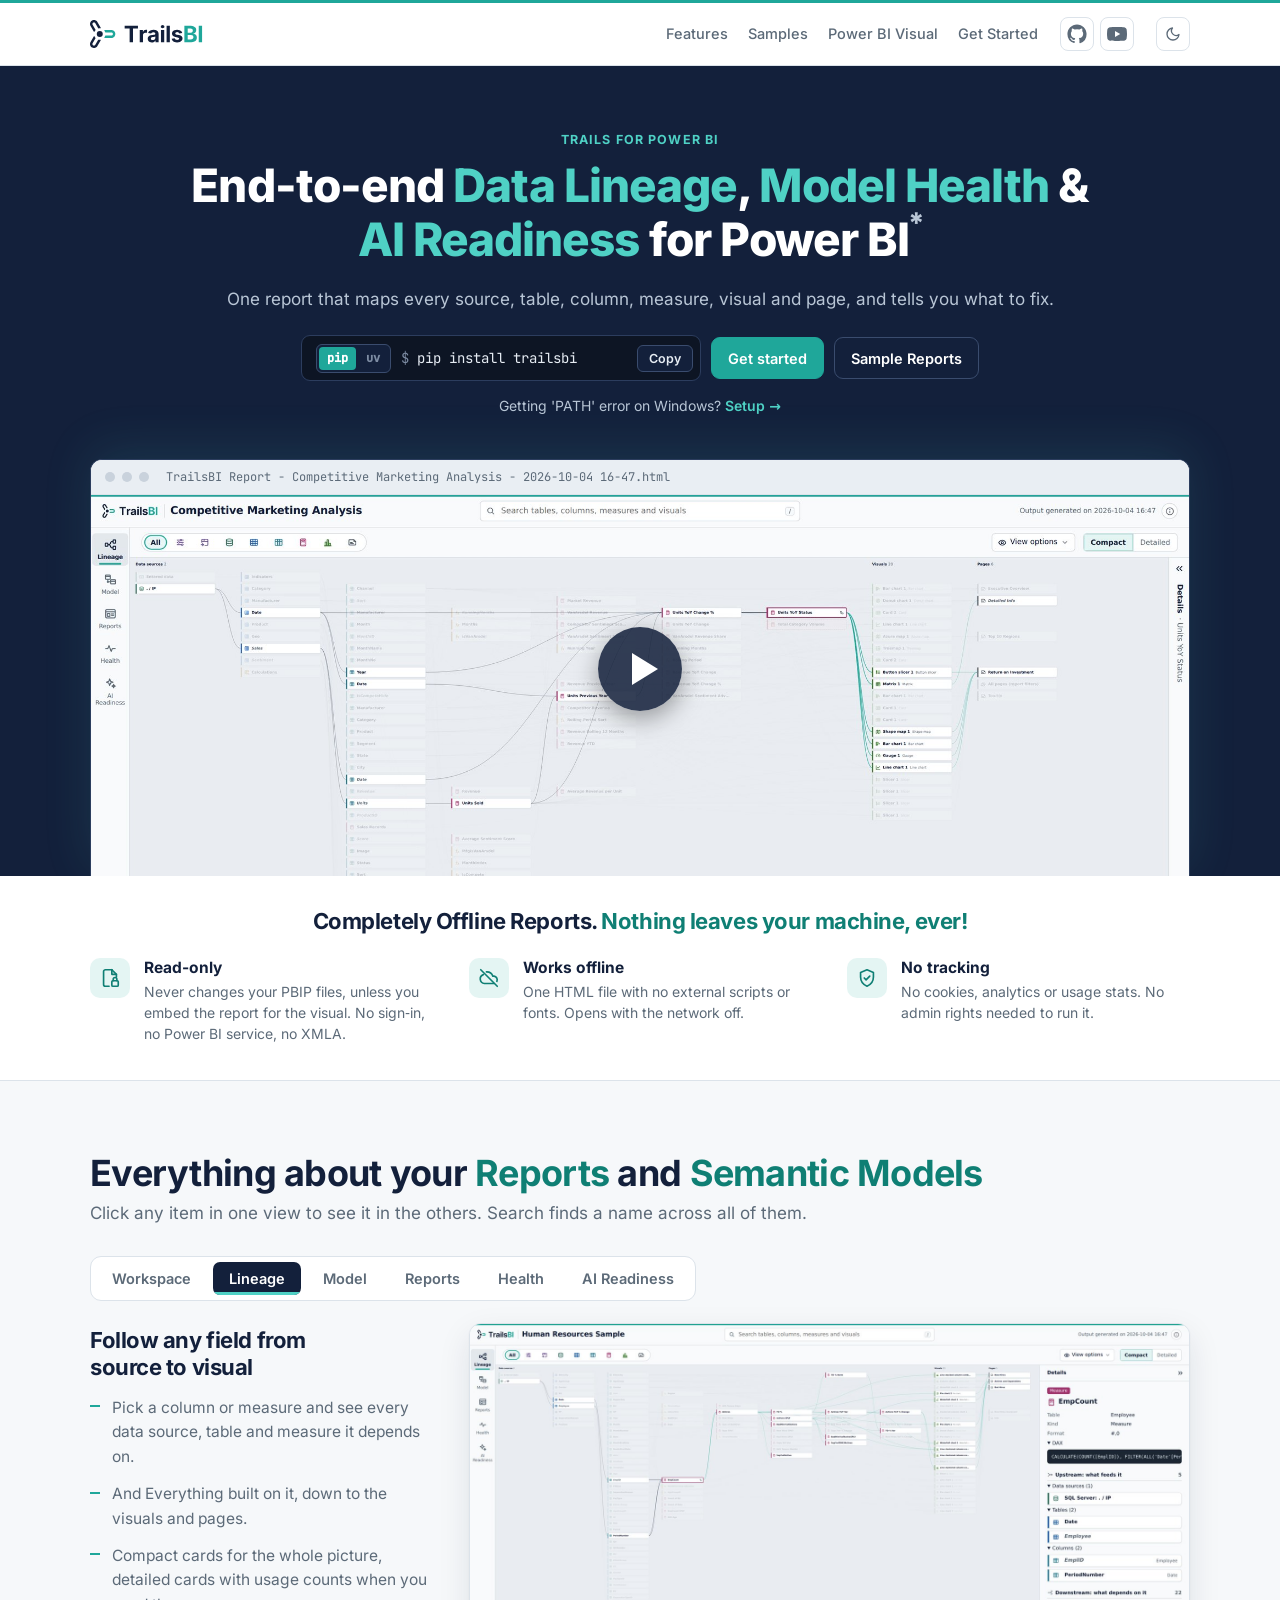
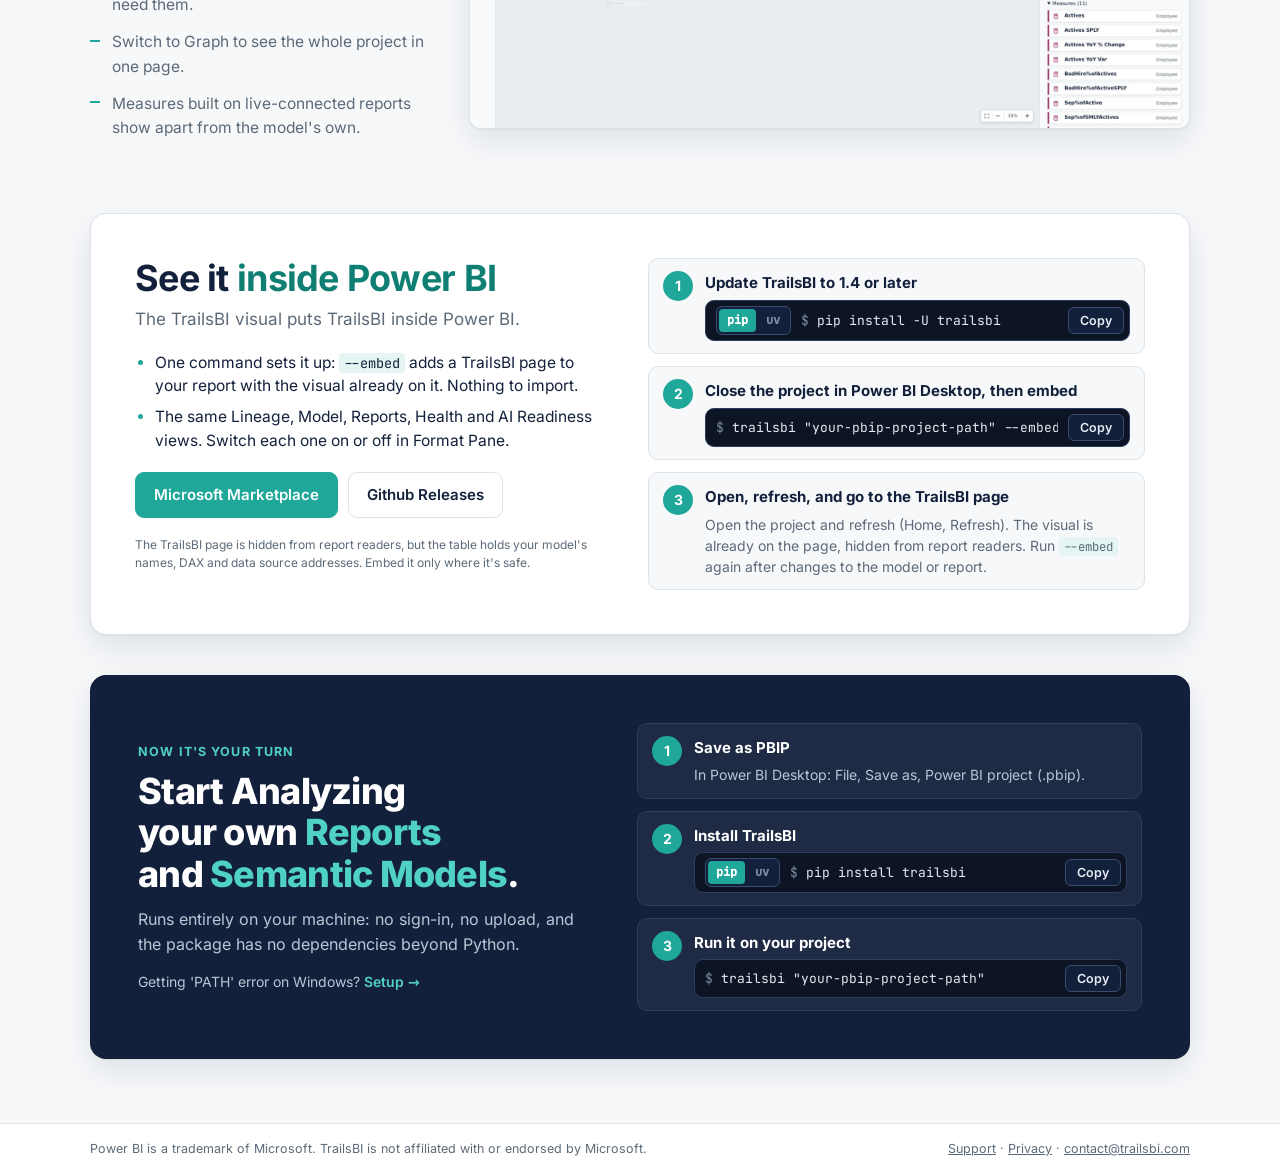
==== commit c9bf5f05: "update: workspace lineages" ====
--- a/index.html
+++ b/index.html
@@ -202,7 +202,7 @@
 .pbi ul{margin:0 0 20px;padding-left:20px;display:grid;gap:8px;color:var(--ink);font-size:15.5px;line-height:1.5}
 .pbi ul li::marker{color:var(--teal)}
 .pbi .btns{display:flex;flex-wrap:wrap;gap:10px}
-.pbi .note{margin:18px 0 0;color:var(--muted);font-size:13.5px;line-height:1.5}
+.pbi .note{margin:18px 0 0;color:var(--muted);font-size:12px;line-height:1.5}
 .pbi-steps{list-style:none;margin:0;padding:0;display:grid;gap:12px;counter-reset:st}
 .pbi-steps li{counter-increment:st;display:grid;grid-template-columns:30px minmax(0,1fr);column-gap:12px;row-gap:5px;background:var(--bg);border:1px solid var(--line);border-radius:10px;padding:12px 14px}
 .pbi-steps li::before{content:counter(st);grid-row:span 2;display:flex;align-items:center;justify-content:center;width:30px;height:30px;border-radius:50%;background:var(--teal);color:#fff;font-weight:700;font-size:14px}
@@ -283,31 +283,29 @@
 
 <section class="block wrap" id="tour" aria-labelledby="tour-h">
   <div class="sec-head">
-    <h2 id="tour-h">Everything about your <em>Reports</em> and <em>Semantic&nbsp;Models</em></h2>
+    <h2 id="tour-h">Everything about your <em>Reports</em> and <em>Semantic Models</em></h2>
     <p>Click any item in one view to see it in the others. Search finds a name across all of them.</p>
   </div>
-  <div class="vtabs" role="tablist" aria-label="Views"><button class="vt" role="tab" id="t-lineage" aria-controls="p-lineage" aria-selected="true">Lineage<span class="vbar" aria-hidden="true"><i></i></span></button><button class="vt" role="tab" id="t-model" aria-controls="p-model" aria-selected="false" tabindex="-1">Model<span class="vbar" aria-hidden="true"><i></i></span></button><button class="vt" role="tab" id="t-reports" aria-controls="p-reports" aria-selected="false" tabindex="-1">Reports<span class="vbar" aria-hidden="true"><i></i></span></button><button class="vt" role="tab" id="t-health" aria-controls="p-health" aria-selected="false" tabindex="-1">Health<span class="vbar" aria-hidden="true"><i></i></span></button><button class="vt" role="tab" id="t-ai" aria-controls="p-ai" aria-selected="false" tabindex="-1">AI Readiness<span class="vbar" aria-hidden="true"><i></i></span></button></div>
-  <div class="vp" role="tabpanel" id="p-lineage" aria-labelledby="t-lineage"><div class="vp-text"><h3>Follow any field from source to visual</h3><ul><li>Pick a column or measure and see every data source, table and measure it depends on, in navy.</li><li>Everything built on it, down to the visuals and pages, lights up in teal.</li><li>Compact cards for the whole picture, detailed cards with usage counts when you need them.</li><li>Calculation groups get cards of their own, with the measures each item can change.</li><li>Switch to Graph to see the whole project in one pictures.</li><li>Measures a live-connected report adds itself show apart from the model's own.</li></ul></div><figure class="frame"><img src="img/hr-lineage-home.jpg" alt="TrailsBI Lineage view on Microsoft's Human Resources sample" width="1600" height="900" loading="eager"></figure></div><div class="vp" role="tabpanel" id="p-model" aria-labelledby="t-model" hidden><div class="vp-text"><h3>Every table, column, measure and relationship</h3><ul><li>A searchable list of the whole model with DAX and Power Query one click away. Point at any function for what it does.</li><li>A relationship diagram laid out for you, with cardinality and filter direction on every line.</li><li>Export the diagram as PNG or SVG, with table and column names hidden when you share it.</li></ul></div><figure class="frame"><img src="img/ra-diagram.jpg" alt="TrailsBI Model view on Microsoft's Retail Analysis sample" width="1600" height="900" loading="eager"></figure></div><div class="vp" role="tabpanel" id="p-reports" aria-labelledby="t-reports" hidden><div class="vp-text"><h3>What each page and visual actually uses</h3><ul><li>Every page drawn as a canvas preview, with page, report and visual-level filters.</li><li>Each visual lists its fields by role: values, axis, legend, sort, filters and formatting.</li><li>Fields a visual uses but the model no longer has are flagged before your users find them.</li></ul></div><figure class="frame"><img src="img/rs-reports.jpg" alt="TrailsBI Reports view on Microsoft's Regional Sales sample" width="1600" height="900" loading="eager"></figure></div><div class="vp" role="tabpanel" id="p-health" aria-labelledby="t-health" hidden><div class="vp-text"><h3>Best Practice Analyzer, without the setup</h3><ul><li>Microsoft's Best Practice Analyzer rules, run straight from the TMDL files.</li><li>Lineage checks on top: unused columns, measures and calculation groups, broken references, missing sort fields.</li><li>Measures count toward their home table, so a measures table is never suggested for deletion.</li></ul></div><figure class="frame"><img src="img/ss-health.jpg" alt="TrailsBI Health view on Microsoft's Store Sales sample" width="1600" height="900" loading="eager"></figure></div><div class="vp" role="tabpanel" id="p-ai" aria-labelledby="t-ai" hidden><div class="vp-text"><h3>A score for how well Copilot will understand the model</h3><ul><li>Checks the foundations Copilot relies on: Q&A enabled, explicit measures, a star schema, a marked date table.</li><li>Then naming, descriptions and AI instructions, grouped so you can work through them in order.</li><li>One score from 0 to 100%, and each finding lists the tables, columns and measures it is about.</li></ul></div><figure class="frame"><img src="img/cma-ai.jpg" alt="TrailsBI AI Readiness view on Microsoft's Competitive Marketing Analysis sample" width="1600" height="900" loading="eager"></figure></div>
+  <div class="vtabs" role="tablist" aria-label="Views"><button class="vt" role="tab" id="t-ws" aria-controls="p-ws" aria-selected="true">Workspace<span class="vbar" aria-hidden="true"><i></i></span></button><button class="vt" role="tab" id="t-lineage" aria-controls="p-lineage" aria-selected="false" tabindex="-1">Lineage<span class="vbar" aria-hidden="true"><i></i></span></button><button class="vt" role="tab" id="t-model" aria-controls="p-model" aria-selected="false" tabindex="-1">Model<span class="vbar" aria-hidden="true"><i></i></span></button><button class="vt" role="tab" id="t-reports" aria-controls="p-reports" aria-selected="false" tabindex="-1">Reports<span class="vbar" aria-hidden="true"><i></i></span></button><button class="vt" role="tab" id="t-health" aria-controls="p-health" aria-selected="false" tabindex="-1">Health<span class="vbar" aria-hidden="true"><i></i></span></button><button class="vt" role="tab" id="t-ai" aria-controls="p-ai" aria-selected="false" tabindex="-1">AI Readiness<span class="vbar" aria-hidden="true"><i></i></span></button></div>
+  <div class="vp" role="tabpanel" id="p-ws" aria-labelledby="t-ws"><div class="vp-text"><h3>Every report and model across your workspaces</h3><ul><li>Point TrailsBI at a workspace folder, or several, and get one page for all of their reports and semantic models.</li><li>A map from data source to semantic model to report: click any card to highlight everything upstream and downstream.</li><li>Reports in one workspace join to the models they use in another.</li><li>Scope picks which models, reports or whole workspaces every other view shows.</li></ul></div><figure class="frame"><img src="img/ws-workspace.jpg" alt="TrailsBI Workspace view on Microsoft's samples arranged as two workspaces, with the Competitive Marketing Analysis model and its three reports selected" width="1600" height="900" loading="eager"></figure></div><div class="vp" role="tabpanel" id="p-lineage" aria-labelledby="t-lineage" hidden><div class="vp-text"><h3>Follow any field from source to visual</h3><ul><li>Pick a column or measure and see every data source, table and measure it depends on.</li><li>And Everything built on it, down to the visuals and pages.</li><li>Compact cards for the whole picture, detailed cards with usage counts when you need them.</li><li>Switch to Graph to see the whole project in one page.</li><li>Measures built on live-connected reports show apart from the model's own.</li></ul></div><figure class="frame"><img src="img/hr-lineage-home.jpg" alt="TrailsBI Lineage view on Microsoft's Human Resources sample" width="1600" height="900" loading="lazy"></figure></div><div class="vp" role="tabpanel" id="p-model" aria-labelledby="t-model" hidden><div class="vp-text"><h3>Every table, column, measure and relationship</h3><ul><li>A searchable list of the whole model with DAX and Power Query one click away. Point at any function for what it does.</li><li>A relationship diagram laid out for you, with cardinality and filter direction on every line.</li><li>Export the diagram as PNG or SVG, with table and column names hidden when you share it.</li></ul></div><figure class="frame"><img src="img/ra-diagram.jpg" alt="TrailsBI Model view on Microsoft's Retail Analysis sample" width="1600" height="900" loading="eager"></figure></div><div class="vp" role="tabpanel" id="p-reports" aria-labelledby="t-reports" hidden><div class="vp-text"><h3>What each page and visual actually uses</h3><ul><li>Every page drawn as a canvas preview, with page, report and visual-level filters.</li><li>Each visual lists its fields by role: values, axis, legend, sort, filters and formatting.</li><li>Fields a visual uses but the model no longer has are flagged before your users find them.</li></ul></div><figure class="frame"><img src="img/rs-reports.jpg" alt="TrailsBI Reports view on Microsoft's Regional Sales sample" width="1600" height="900" loading="eager"></figure></div><div class="vp" role="tabpanel" id="p-health" aria-labelledby="t-health" hidden><div class="vp-text"><h3>Best Practice Analyzer, without the setup</h3><ul><li>Microsoft's Best Practice Analyzer rules, run straight from the TMDL files.</li><li>Lineage checks on top: unused columns, measures and calculation groups, broken references, missing sort fields.</li><li>Measures count toward their home table, so a measures table is never suggested for deletion.</li></ul></div><figure class="frame"><img src="img/ss-health.jpg" alt="TrailsBI Health view on Microsoft's Store Sales sample" width="1600" height="900" loading="eager"></figure></div><div class="vp" role="tabpanel" id="p-ai" aria-labelledby="t-ai" hidden><div class="vp-text"><h3>A score for how well Copilot will understand the model</h3><ul><li>Checks the foundations Copilot relies on: Q&A enabled, explicit measures, a star schema, a marked date table.</li><li>Then naming, descriptions and AI instructions, grouped so you can work through them in order.</li><li>One score from 0 to 100%, and each finding lists the tables, columns and measures it is about.</li></ul></div><figure class="frame"><img src="img/cma-ai.jpg" alt="TrailsBI AI Readiness view on Microsoft's Competitive Marketing Analysis sample" width="1600" height="900" loading="eager"></figure></div>
 </section>
 
 <section class="wrap" id="visual" aria-labelledby="visual-h">
   <div class="pbi">
     <div>
       <div class="sec-head">
-        <span class="badge">New · Preview</span>
-        <h2 id="visual-h">See it <em>inside Power&nbsp;BI</em></h2>
-        <p>The TrailsBI visual puts all five views on a page of your report, so you can check lineage and health without leaving Power&nbsp;BI.</p>
+        <h2 id="visual-h">See it <em>inside Power BI</em></h2>
+        <p>The TrailsBI visual puts TrailsBI inside Power BI.</p>
       </div>
       <ul>
         <li>One command sets it up: <code>--embed</code> adds a TrailsBI page to your report with the visual already on it. Nothing to import.</li>
-        <li>The same Lineage, Model, Reports, Health and AI Readiness views, fully interactive. Switch each one on or off in Format visual, Pages.</li>
-        <li>Runs in Power BI's visual sandbox with no network calls. Its data is a hidden table in your model.</li>
+        <li>The same Lineage, Model, Reports, Health and AI Readiness views. Switch each one on or off in Format Pane.</li>
       </ul>
       <div class="btns">
-        <a class="btn primary" href="https://github.com/trailsbi/trailsbi#see-it-inside-power-bi" target="_blank" rel="noopener">How it works</a>
-        <a class="btn" href="https://github.com/trailsbi/trailsbi-visual/releases/latest" target="_blank" rel="noopener">Visual file</a>
+        <a class="btn primary" href="https://marketplace.microsoft.com/en-us/product/trailsbi.trailsbi" target="_blank" rel="noopener">Microsoft Marketplace</a>
+        <a class="btn" href="https://github.com/trailsbi/trailsbi-visual/releases/latest" target="_blank" rel="noopener">Github Releases</a>
       </div>
-      <p class="note">The TrailsBI page is hidden from report readers, but the table holds your model's names, DAX and data source addresses, and anyone who can edit or build on the report can read them. Embed it only where that is allowed.</p>
+      <p class="note">The TrailsBI page is hidden from report readers, but the table holds your model's names, DAX and data source addresses. Embed it only where it's safe.</p>
     </div>
     <ol class="pbi-steps">
       <li><b>Update TrailsBI to 1.4 or later</b><span class="cta-cmd"><span class="pm" role="group" aria-label="Update with"><button type="button" data-pm="pip" aria-pressed="true" title="Update with pip">pip</button><button type="button" data-pm="uv" aria-pressed="false" title="Update with uv">uv</button></span><code id="cmd-upd" data-pip="pip install -U trailsbi" data-uv="uv tool upgrade trailsbi">pip install -U trailsbi</code><button class="copy" data-copy="cmd-upd">Copy</button></span></li>
